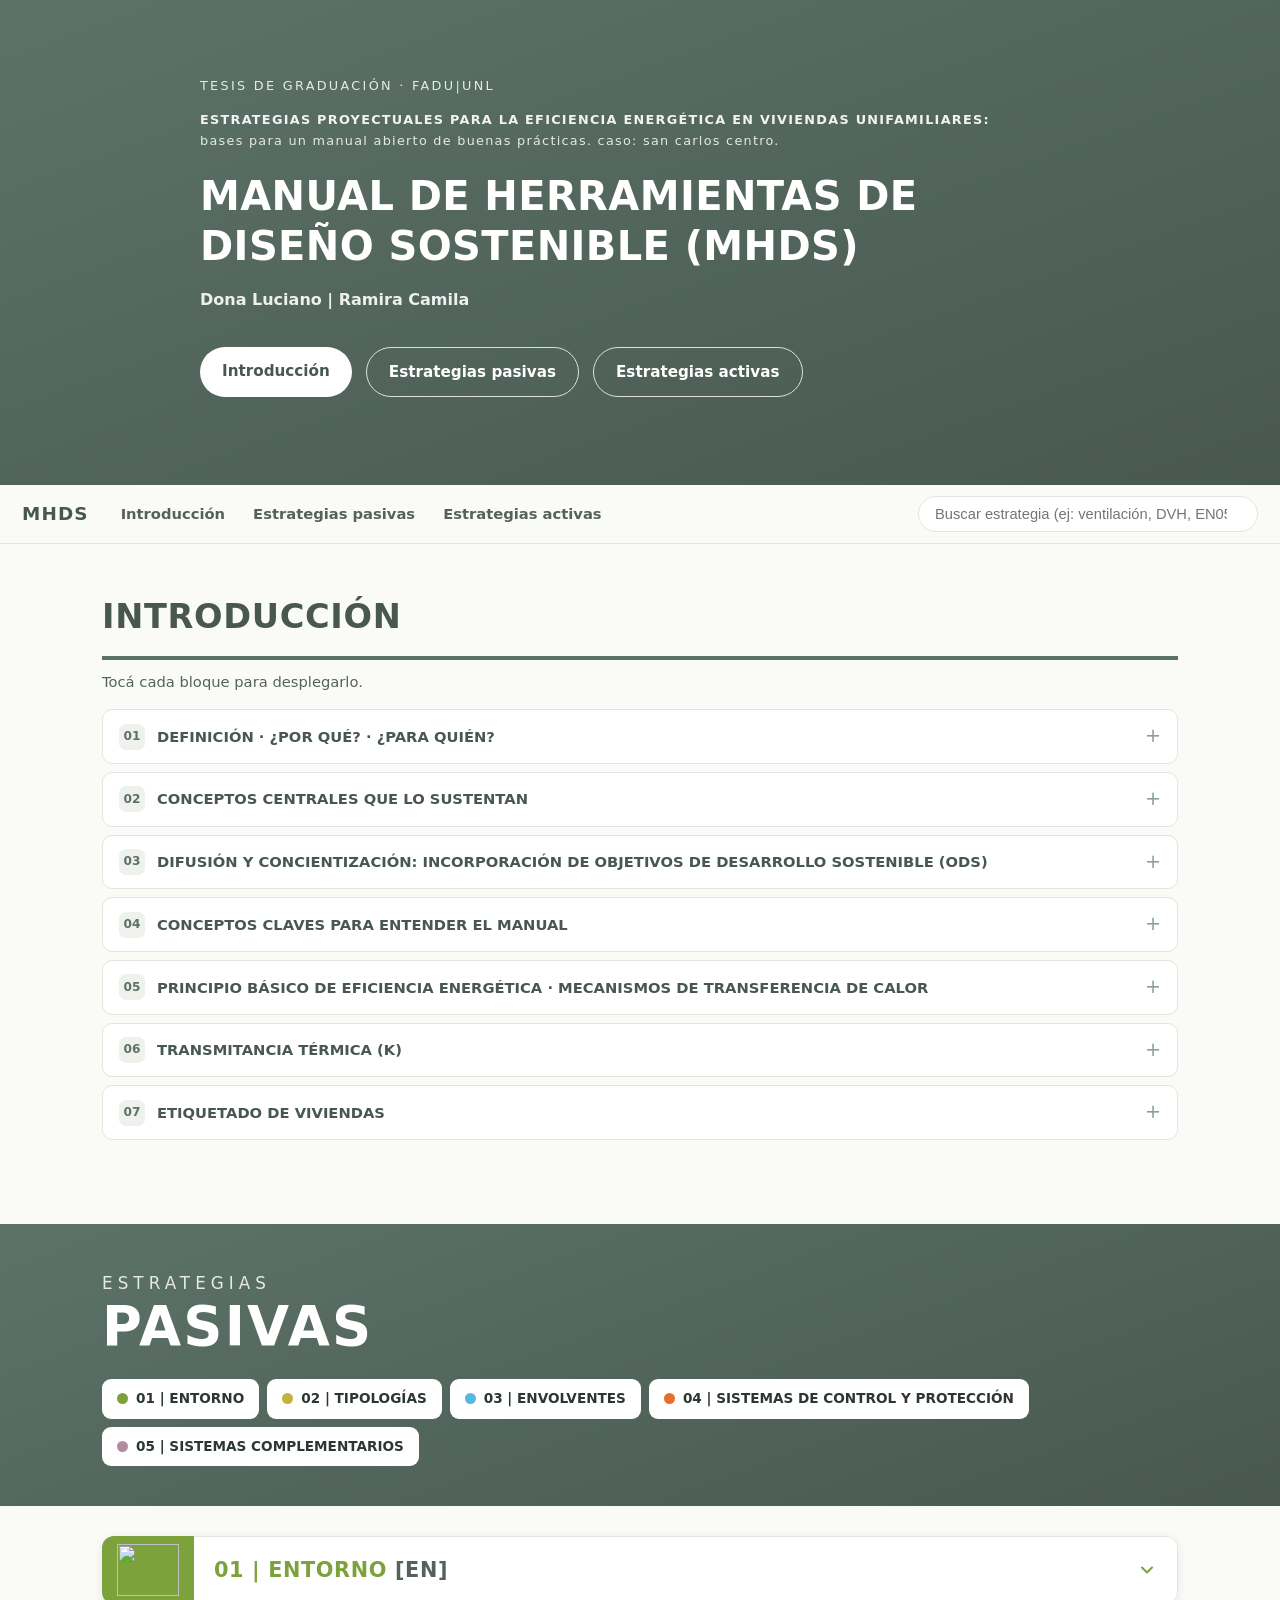
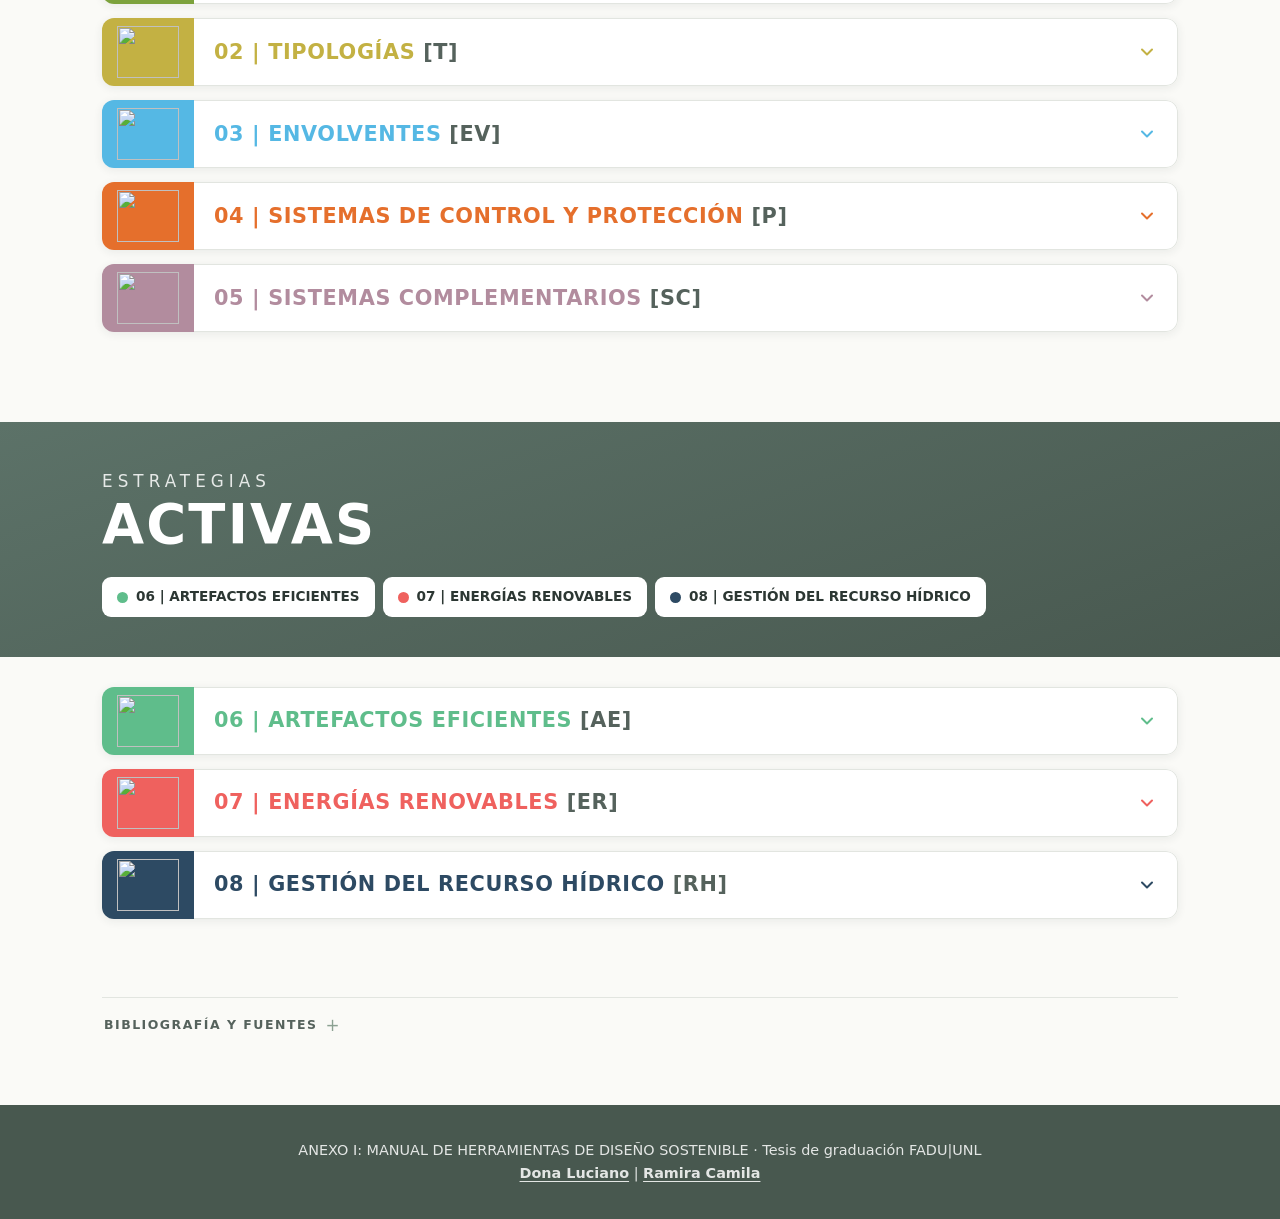
==== mhds/index.html @ f64e24f0 "Título: "Manual de herramientas de diseño sostenible" Corrige el título principal, el pie de página " ====
<!DOCTYPE html>
<html lang="es">
<head>
<meta charset="UTF-8">
<meta name="viewport" content="width=device-width, initial-scale=1.0">
<title>MHDS — Manual de Herramientas de Diseño Sostenible</title>
<meta name="description" content="Estrategias proyectuales para la eficiencia energética en viviendas unifamiliares. Anexo I: Manual de herramientas de diseño sostenible. Tesis de graduación FADU|UNL — Dona Luciano | Ramira Camila.">
<link rel="icon" href="data:image/svg+xml,<svg xmlns='http://www.w3.org/2000/svg' viewBox='0 0 100 100'><rect width='100' height='100' rx='18' fill='%235c7268'/><path d='M50 22 L80 47 L80 82 L20 82 L20 47 Z' fill='none' stroke='white' stroke-width='6' stroke-linejoin='round'/></svg>">
<link rel="stylesheet" href="styles.css">
</head>
<body>

<!-- ============ PORTADA ============ -->
<header class="hero" id="inicio">
  <div class="hero-inner">
    <p class="hero-kicker">Tesis de graduación · FADU|UNL</p>
    <p class="hero-thesis">ESTRATEGIAS PROYECTUALES PARA LA EFICIENCIA ENERGÉTICA EN VIVIENDAS UNIFAMILIARES:</p>
    <p class="hero-thesis hero-thesis-sub">bases para un manual abierto de buenas prácticas. caso: san carlos centro.</p>
    <h1>MANUAL DE HERRAMIENTAS DE DISEÑO SOSTENIBLE (MHDS)</h1>
    <p class="hero-authors">Dona Luciano&nbsp;|&nbsp;Ramira Camila</p>
    <div class="hero-actions">
      <a href="#introduccion" class="btn btn-light">Introducción</a>
      <a href="#pasivas" class="btn btn-outline">Estrategias pasivas</a>
      <a href="#activas" class="btn btn-outline">Estrategias activas</a>
    </div>
  </div>
</header>

<!-- ============ NAV ============ -->
<nav class="topnav" id="topnav">
  <a href="#inicio" class="nav-brand">MHDS</a>
  <div class="nav-links">
    <a href="#introduccion">Introducción</a>
    <div class="nav-item">
      <a href="#pasivas">Estrategias pasivas</a>
      <div class="nav-menu" data-type="pasiva"></div>
    </div>
    <div class="nav-item">
      <a href="#activas">Estrategias activas</a>
      <div class="nav-menu" data-type="activa"></div>
    </div>
  </div>
  <input type="search" id="searchbox" placeholder="Buscar estrategia (ej: ventilación, DVH, EN05…)" aria-label="Buscar estrategia">
</nav>

<main>

<!-- ============ INTRODUCCIÓN ============ -->
<section class="section" id="introduccion">
  <h2 class="section-title">INTRODUCCIÓN</h2>
  <p class="section-hint">Tocá cada bloque para desplegarlo.</p>

  <details class="intro-block">
    <summary><span class="intro-num">01</span> DEFINICIÓN · ¿POR QUÉ? · ¿PARA QUIÉN?</summary>
    <div class="intro-body">
      <h3>DEFINICIÓN</h3>
      <p>El <b>Manual de herramientas de diseño sostenible (MHDS)</b> es un conjunto ordenado de <b>herramientas proyectuales combinables</b> que permiten configurar viviendas unifamiliares accesibles, eficientes y evolutivas en un contexto situado.</p>
      <p>No se busca establecer un estándar único, sino ofrecer un conjunto de herramientas que acompañen la toma de decisiones proyectuales desde el inicio del proyecto, con una perspectiva situada, crítica y técnicamente fundamentada.</p>
      <h3>¿POR QUÉ?</h3>
      <h4>Problema que aborda:</h4>
      <p>Surge como una herramienta destinada a abordar el elevado consumo energético en las viviendas para el acondicionamiento, junto con las consecuencias que esto genera en términos de <b>disconfort, sobrecostos y uso ineficiente de la energía</b>.</p>
      <h3>¿PARA QUIÉN?</h3>
      <h4>Destinatarios:</h4>
      <p>Es una herramienta compartida, que puede utilizarse en las primeras instancias del proyecto para ilustrar, explicar y visibilizar los beneficios de una vivienda energéticamente eficiente, por lo que está dirigido a un doble público: <b>profesionales de la arquitectura y la construcción y clientes/usuarios</b> para que puedan comprender y participar de manera más informada en el proceso de diseño y obra.</p>
    </div>
  </details>

  <details class="intro-block">
    <summary><span class="intro-num">02</span> CONCEPTOS CENTRALES QUE LO SUSTENTAN</summary>
    <div class="intro-body">
      <p>Para orientar la lectura, el manual introduce conceptos rectores que funcionan como ejes estructurantes de las herramientas proyectuales.</p>
      <p>Estos principios de <b>flexibilidad, habitabilidad y eficiencia energética,</b> se articulan bajo el paradigma de la sostenibilidad, integrándose de manera recíproca con el contexto local y el programa de usos.</p>
      <p>Desde esta perspectiva, el manual propone una arquitectura sensible a las condiciones del lugar y a la vida cotidiana de sus habitantes.</p>
      <div class="concept-grid">
        <div class="concept-card"><img src="assets/intro/conceptos-1.png" alt="" loading="lazy"><h4>Flexibilidad:</h4><p>capacidad del espacio para adaptarse a cambios de uso y condiciones climáticas sin grandes intervenciones.</p></div>
        <div class="concept-card"><img src="assets/intro/conceptos-2.png" alt="" loading="lazy"><h4>Habitabilidad:</h4><p>calidad del ambiente construido en relación con el confort, ventilación, asoleamiento, privacidad y la relación con los espacios exteriores.</p></div>
        <div class="concept-card"><img src="assets/intro/conceptos-3.png" alt="" loading="lazy"><h4>Eficiencia energética:</h4><p>optimización de recursos para reducir el consumo sin detrimento de la calidad ambiental.</p></div>
      </div>
    </div>
  </details>

  <details class="intro-block">
    <summary><span class="intro-num">03</span> DIFUSIÓN Y CONCIENTIZACIÓN: INCORPORACIÓN DE OBJETIVOS DE DESARROLLO SOSTENIBLE (ODS)</summary>
    <div class="intro-body">
      <div class="ods-badges" aria-hidden="true">
        <img src="assets/intro/ods-1.png" alt="ODS 7" loading="lazy">
        <img src="assets/intro/ods-2.png" alt="ODS 9" loading="lazy">
        <img src="assets/intro/ods-3.png" alt="ODS 10" loading="lazy">
        <img src="assets/intro/ods-4.png" alt="ODS 11" loading="lazy">
        <img src="assets/intro/ods-5.png" alt="ODS 12" loading="lazy">
      </div>
      <p>Resulta fundamental fomentar la concientización para que tanto profesionales como usuarios reconozcan el impacto de las decisiones proyectuales en el confort, el consumo y la calidad de vida. En este marco, la difusión de buenas prácticas actúa como un motor para alcanzar una <b>educación de calidad (ODS 4),</b> permitiendo que el conocimiento técnico se transforme en una herramienta de empoderamiento social a través del acceso a información clara, actualizada y aplicable.</p>
      <p>La libre circulación de saberes contribuye directamente a <b>reducir las desigualdades (ODS 10)</b> en el acceso a criterios de diseño sostenible, favoreciendo la toma de decisiones informadas y fortaleciendo una cultura proyectual responsable. Este enfoque democratizador es esencial para garantizar el acceso a una <b>energía asequible y no contaminante (ODS 7)</b>, ya que la eficiencia energética en la vivienda comienza con una comprensión profunda de las estrategias pasivas y el desempeño del hábitat.</p>
      <p>Asimismo, la difusión sostenida impulsa transformaciones colectivas que impactan en la <b>industria, innovación e infraestructura (ODS 9)</b>, instalando nuevos estándares de calidad y promoviendo el desarrollo de tecnologías locales eficientes. Al incentivar la demanda de soluciones que respeten la <b>producción y el consumo responsables (ODS 12)</b>, se potencia la capacidad de los proyectos para generar bienestar sin comprometer los recursos futuros. En última instancia, comunicar y visibilizar estas experiencias no solo transmite información técnica, sino que construye comunidad y sienta las bases de <b>ciudades y comunidades sostenibles (ODS 11)</b>, promoviendo un cambio cultural duradero y resiliente.</p>
    </div>
  </details>

  <details class="intro-block">
    <summary><span class="intro-num">04</span> CONCEPTOS CLAVES PARA ENTENDER EL MANUAL</summary>
    <div class="intro-body">
      <h3>Estrategias de acondicionamiento</h3>
      <div class="pa-grid">
        <div class="pa-card pa-pasiva">
          <img src="assets/intro/pasiva-activa-1.png" alt="Estrategias pasivas" loading="lazy">
          <div><h4>PASIVAS:</h4>
          <p>Refiere a aquellas que buscan obtener condiciones de confort adecuadas <b>sin la incorporación de equipos que requieran el aporte de energía exterior para su funcionamiento, que es autónomo.</b> Este tipo de estrategias de diseño son el pilar fundamental de la arquitectura bioclimática. (Bardou y Arzoumanian, 1981)<button type="button" class="ref" data-ref="bardou" aria-label="Ver referencia">*</button></p></div>
        </div>
        <div class="pa-card pa-activa">
          <img src="assets/intro/pasiva-activa-2.png" alt="Estrategias activas" loading="lazy">
          <div><h4>ACTIVAS:</h4>
          <p>Incorporan dispositivos electro–mecánicos para optimizar el acondicionamiento y optimizar el rendimiento de los sistemas pasivos. Estas estrategias, <b>implican mayor desarrollo tecnológico y mayores costos de inversión y funcionamiento,</b> elegir el sistema más eficiente resultará en un menor costo energético.<button type="button" class="ref" data-ref="czajkowski" aria-label="Ver referencia">*</button></p></div>
        </div>
      </div>
    </div>
  </details>

  <details class="intro-block">
    <summary><span class="intro-num">05</span> PRINCIPIO BÁSICO DE EFICIENCIA ENERGÉTICA · MECANISMOS DE TRANSFERENCIA DE CALOR</summary>
    <div class="intro-body">
      <h3>PRINCIPIO BÁSICO DE EFICIENCIA ENERGÉTICA EN LA VIVIENDA</h3>
      <div class="balde">
        <img src="assets/intro/balde-1.png" alt="Balde con agujeros perdiendo agua" loading="lazy">
        <p>La vivienda es como un balde de agua. Para que el balde cumpla su función, debe estar en buen estado: si presenta agujeros, el agua inevitablemente se pierde. Por más que abramos la canilla para rellenarlo, vamos a estar desperdiciando agua y nunca lograremos llenarlo si los agujeros son demasiado grandes. En esta comparación, la vivienda representa el balde, las pérdidas térmicas equivalen a los agujeros, y la energía aportada (por fuentes renovables o sistemas activos) es el agua que fluye desde la canilla.</p>
        <img src="assets/intro/balde-2.png" alt="Balde sano llenándose" loading="lazy">
      </div>
      <p>En esta metáfora, lo que queremos decir es que <b>no alcanza con incorporar energías renovables si la envolvente edilicia no está bien resuelta.</b></p>
      <p>Antes de “abrir la canilla”, es indispensable “tapar los agujeros”: mejorar la orientación, la ventilación, el aislamiento y los materiales, reduciendo al máximo la demanda energética. Solo una vez optimizada la eficiencia pasiva, resulta pertinente evaluar estrategias activas o sistemas complementarios.</p>
      <h3>MECANISMOS DE TRANSFERENCIA DE CALOR EN LA VIVIENDA</h3>
      <img class="intro-figure" src="assets/intro/transferencia.jpg" alt="Mecanismos de transferencia de calor en la vivienda: conducción a través de los materiales, convección a través de fluidos aire y agua, radiación a través de ondas elctromagnéticas" loading="lazy">
    </div>
  </details>

  <details class="intro-block" id="intro-k">
    <summary><span class="intro-num">06</span> TRANSMITANCIA TÉRMICA (K)</summary>
    <div class="intro-body">
      <p>Se define transmitancia térmica “K” (en W/m²K) como la cantidad de energía calórica medida en Watts, que transmite en estado de régimen un muro o techo por metro cuadrado y por grado Kelvin de diferencia de temperatura entre el interior y el exterior.<button type="button" class="ref" data-ref="iram11601" aria-label="Ver referencia">*</button></p>
      <p>Los <b>valores máximos</b> de transmitancia establecidos en la Norma IRAM 11.605 se presentan en la siguiente tabla simplificada<button type="button" class="ref" data-ref="puig" aria-label="Ver referencia">*</button> introducen exigencias relativas a la protección que debe ser lograda a fin de garantizar ciertas condiciones ambientales de confort, así como también evitar la aparición de fenómenos de condensación de vapor de agua sobre las superficies interiores de la envolvente en todo el recinto habitable.</p>
      <div class="table-wrap">
        <table class="k-table">
          <thead><tr><th>Nivel</th><th>CONDICIÓN INVIERNO<br>MURO</th><th>CONDICIÓN VERANO<br>CUBIERTA</th></tr></thead>
          <tbody>
            <tr class="lvl-a"><td>A</td><td>0,33 W/m²K</td><td>0,18 W/m²K</td></tr>
            <tr class="lvl-b1"><td>B1</td><td>0,62 W/m²K</td><td>0,31 W/m²K</td></tr>
            <tr class="lvl-b"><td>B</td><td>0,91 W/m²K</td><td>0,45 W/m²K</td></tr>
            <tr class="lvl-c"><td>C</td><td>1,59 W/m²K</td><td>0,72 W/m²K</td></tr>
          </tbody>
        </table>
      </div>
      <p class="caption">Tabla 1: Niveles de transmitancia térmica admitidos para la región centro de Santa Fe.<br><span class="caption-source">Fuente: Norma IRAM 11.605.</span></p>
    </div>
  </details>

  <details class="intro-block">
    <summary><span class="intro-num">07</span> ETIQUETADO DE VIVIENDAS</summary>
    <div class="intro-body">
      <p>En Argentina, existe el <b>Programa Nacional de Etiquetado de Viviendas (PRONEV)</b><button type="button" class="ref" data-ref="resolucion-pronev" aria-label="Ver referencia">*</button>, un sistema que propone una escala comparativa —similar al que tienen los electrodomésticos— del desempeño energético de las viviendas.</p>
      <p>La norma IRAM 11.900 define el método de cálculo, y la Ley 13903/19 de la Provincia de Santa Fe “Etiquetado de Eficiencia Energética de inmuebles destinados a vivienda” promueve e impulsa la adhesión de cada municipio a la ley de etiquetado.</p>
      <p>El PRONEV tiene por objeto implementar un sistema unificado de etiquetado de eficiencia energética residencial para todo el territorio nacional, permitiendo clasificar las viviendas según su grado de optimización en el requerimiento global de energía primaria. Dicha certificación se materializa en un documento que indica la calificación del inmueble mediante una escala alfabética que va desde la “A” (máximo rendimiento) hasta la “G” (mínimo desempeño), vinculada directamente a los rangos establecidos por el Índice de Prestaciones Energéticas (IPE).</p>
      <img class="intro-figure etiqueta-img" src="assets/intro/etiqueta.jpg" alt="Escala de etiquetado energético del IPE: de A (más eficiente, 25) a G (menos eficiente, más de 266)" loading="lazy">
      <div class="tipbox"><span class="tip-icon" aria-hidden="true">💡</span><p>La localidad vecina de San Carlos Sud fue pionera en adhesión a la Ley de Etiquetado en la provincia de Santa Fe.</p></div>
    </div>
  </details>
</section>

<!-- ============ ESTRATEGIAS ============ -->
<div id="results-note" class="section results-note" hidden></div>
<div id="strategy-root"></div>

<!-- ============ BIBLIOGRAFÍA Y FUENTES: desplegable discreto al final (se arma desde REFS en data.js) ============ -->
<div class="section biblio">
  <details class="biblio-fold" id="bibliografia">
    <summary>Bibliografía y fuentes</summary>
    <div class="biblio-body" id="biblio-body"></div>
  </details>
</div>

</main>

<footer class="footer">
  <p>ANEXO I: MANUAL DE HERRAMIENTAS DE DISEÑO SOSTENIBLE · Tesis de graduación FADU|UNL</p>
  <p><a href="https://lucho-dona-arquitecto.vercel.app/" target="_blank" rel="noopener">Dona Luciano</a> | <a href="https://www.instagram.com/crramira.arq/" target="_blank" rel="noopener">Ramira Camila</a></p>
</footer>

<!-- ============ Ventana flotante: tabla de K admisible (se clona del punto 06) ============ -->
<div class="kmodal" id="k-modal" hidden>
  <div class="kmodal-box" role="dialog" aria-modal="true" aria-labelledby="k-modal-title">
    <button class="kmodal-close" id="k-modal-close" aria-label="Cerrar">✕</button>
    <p class="kmodal-title" id="k-modal-title">Transmitancia térmica (K) admisible</p>
    <p class="kmodal-lead">Valores máximos de K que puede tener la envolvente para alcanzar cada nivel de confort, según la <b>Norma IRAM 11.605</b>. Un sistema cumple un nivel cuando su K es <b>menor o igual</b> al de la fila.</p>
    <div id="k-modal-body"></div>
    <a class="kmodal-link" href="#intro-k">Ver el punto 06 de la Introducción ›</a>
  </div>
</div>

<!-- ============ Ventana flotante: ficha ampliada de una estrategia (se llena desde app.js) ============ -->
<div class="fmodal" id="f-modal" hidden>
  <div class="fmodal-box" role="dialog" aria-modal="true" aria-labelledby="f-modal-title">
    <button class="kmodal-close fmodal-close" id="f-modal-close" aria-label="Cerrar">✕</button>
    <div id="f-modal-body"></div>
    <div class="fmodal-nav">
      <button type="button" class="fmodal-step" data-step="-1" aria-label="Estrategia anterior">‹ <span></span></button>
      <button type="button" class="fmodal-step" data-step="1" aria-label="Estrategia siguiente"><span></span> ›</button>
    </div>
  </div>
</div>

<script src="data.js"></script>
<script src="app.js"></script>
</body>
</html>
---- mhds/styles.css ----
/* MHDS — Manual de Herramientas de Diseño Sostenible */
* { margin: 0; padding: 0; box-sizing: border-box; }

:root {
  --sage: #5c7268;
  --sage-dark: #48584f;
  --sage-light: #8ba192;
  --paper: #fafaf7;
  --ink: #2c3733;
  --ink-soft: #55625c;
  --line: #e2e5e0;
  --radius: 14px;
  --shadow: 0 2px 10px rgba(44,55,51,.08);
  --shadow-lg: 0 12px 40px rgba(44,55,51,.22);
}

html { scroll-behavior: smooth; }

body {
  font-family: "Segoe UI", system-ui, -apple-system, Roboto, sans-serif;
  background: var(--paper);
  color: var(--ink);
  line-height: 1.6;
}
img { max-width: 100%; }

/* ---------- Hero ---------- */
.hero {
  background: linear-gradient(160deg, var(--sage) 0%, var(--sage-dark) 100%);
  color: #fff;
  padding: 76px 24px 88px;
}
.hero-inner { max-width: 880px; margin: 0 auto; }
.hero-kicker { text-transform: uppercase; letter-spacing: .18em; font-size: .8rem; opacity: .85; margin-bottom: 14px; }
.hero-thesis {
  font-size: .8rem; letter-spacing: .1em; line-height: 1.6;
  text-transform: uppercase; font-weight: 600; opacity: .92;
}
.hero-thesis-sub { text-transform: lowercase; font-weight: 400; opacity: .85; }
.hero h1 { font-size: clamp(1.5rem, 3.4vw, 2.5rem); line-height: 1.25; font-weight: 800; letter-spacing: .01em; margin-top: 20px; }
.hero-authors { margin-top: 16px; font-weight: 600; opacity: .9; }
.hero-actions { margin-top: 34px; display: flex; gap: 14px; flex-wrap: wrap; }
.btn {
  display: inline-block; padding: 12px 22px; border-radius: 999px;
  text-decoration: none; font-weight: 600; font-size: .95rem; transition: transform .15s ease, box-shadow .15s ease;
}
.btn:hover { transform: translateY(-2px); box-shadow: 0 6px 18px rgba(0,0,0,.25); }
.btn-light { background: #fff; color: var(--sage-dark); }
.btn-outline { border: 1.5px solid rgba(255,255,255,.8); color: #fff; }

/* ---------- Nav ---------- */
.topnav {
  position: sticky; top: 0; z-index: 50;
  display: flex; align-items: center; gap: 20px;
  background: rgba(250,250,247,.92); backdrop-filter: blur(10px);
  border-bottom: 1px solid var(--line);
  padding: 10px 22px;
}
.nav-brand { font-weight: 800; font-size: 1.15rem; color: var(--sage-dark); text-decoration: none; letter-spacing: .06em; }
.nav-links { display: flex; gap: 4px; align-items: center; }
.nav-links > a, .nav-item > a {
  display: block; color: var(--ink-soft); text-decoration: none; font-weight: 600; font-size: .92rem;
  padding: 7px 12px; border-radius: 8px; white-space: nowrap;
}
.nav-links > a:hover, .nav-item > a:hover { background: var(--line); color: var(--ink); }
#searchbox {
  margin-left: auto; width: min(340px, 42vw);
  padding: 9px 16px; border: 1.5px solid var(--line); border-radius: 999px;
  font-size: .92rem; background: #fff; color: var(--ink); outline: none;
}
#searchbox:focus { border-color: var(--sage-light); }

/* Menú desplegable (hover) */
.nav-item { position: relative; }
.nav-menu {
  display: none; position: absolute; top: 100%; left: 0;
  background: #fff; border: 1px solid var(--line); border-radius: 12px;
  box-shadow: var(--shadow-lg); padding: 6px; min-width: 280px; z-index: 60;
}
.nav-item:hover > .nav-menu, .nav-item:focus-within > .nav-menu { display: block; }
.nav-cat { position: relative; }
.nav-cat > a {
  display: flex; align-items: center; gap: 10px;
  padding: 9px 12px; border-radius: 8px; text-decoration: none;
  color: var(--ink); font-size: .88rem; font-weight: 600;
}
.nav-cat > a:hover { background: #f0f3ee; }
.nav-cat .dot { width: 10px; height: 10px; border-radius: 50%; background: var(--c, #999); flex-shrink: 0; }
.nav-cat-name { flex: 1; }
.nav-caret { color: var(--sage-light); font-weight: 700; }
.nav-sub {
  display: none; position: absolute; left: 100%; top: -7px;
  background: #fff; border: 1px solid var(--line); border-radius: 12px;
  box-shadow: var(--shadow-lg); padding: 6px; min-width: 320px; max-width: 380px;
  max-height: 70vh; overflow-y: auto; z-index: 61;
}
.nav-cat:hover > .nav-sub, .nav-cat:focus-within > .nav-sub { display: block; }
.nav-sub a {
  display: block; padding: 7px 10px; border-radius: 6px; text-decoration: none;
  color: var(--ink-soft); font-size: .82rem; line-height: 1.4;
}
.nav-sub a:hover { background: #f0f3ee; color: var(--ink); }
.nav-sub a b { color: var(--c, var(--sage)); letter-spacing: .05em; margin-right: 4px; }

/* ---------- Secciones ---------- */
.section { max-width: 1120px; margin: 0 auto; padding: 64px 22px 30px; }
.section-title {
  font-size: clamp(1.5rem, 3vw, 2.1rem); font-weight: 800; color: var(--sage-dark);
  padding-bottom: 12px; border-bottom: 4px solid var(--sage); margin-bottom: 10px; letter-spacing: .02em;
}
.section-hint { color: var(--ink-soft); font-size: .92rem; margin-bottom: 26px; }
.results-note { padding-top: 40px; padding-bottom: 0; font-size: .95rem; color: var(--ink-soft); font-weight: 600; }

/* ---------- Bloques de introducción (compactos) ---------- */
#introduccion.section { padding-top: 46px; }
#introduccion .section-hint { margin-bottom: 16px; }
.intro-block {
  background: #fff; border: 1px solid var(--line); border-radius: 10px;
  margin-bottom: 8px; overflow: hidden;
}
.intro-block summary {
  cursor: pointer; list-style: none; display: flex; align-items: center; gap: 12px;
  padding: 11px 16px; font-weight: 600; font-size: .92rem; color: var(--sage-dark);
  user-select: none;
}
.intro-block summary::-webkit-details-marker { display: none; }
.intro-block summary::after { content: '+'; margin-left: auto; font-size: 1.2rem; font-weight: 400; color: var(--sage-light); transition: transform .2s; }
.intro-block[open] summary::after { transform: rotate(45deg); }
.intro-block summary:hover { background: #f4f6f3; }
.intro-num {
  flex-shrink: 0; width: 26px; height: 26px; border-radius: 7px;
  background: #eef1ec; color: var(--sage); display: grid; place-items: center;
  font-size: .76rem; font-weight: 700;
}
.intro-body { padding: 2px 20px 20px; font-size: .95rem; }
.intro-body p { margin-bottom: 12px; }
.intro-body h3 { color: var(--sage-dark); font-size: 1.05rem; margin: 16px 0 8px; letter-spacing: .02em; }
.intro-body h4 { color: var(--sage-dark); font-style: italic; margin: 12px 0 5px; }
.intro-figure {
  display: block; margin: 16px auto 6px; max-height: 380px; object-fit: contain;
  background: #fff;
}
.etiqueta-img { max-height: 330px; }

.concept-grid, .pa-grid { display: grid; gap: 12px; margin: 14px 0; }
.concept-grid { grid-template-columns: repeat(auto-fit, minmax(240px, 1fr)); }
.concept-card { background: #f4f6f3; border-radius: 12px; padding: 16px; border-left: 5px solid var(--sage); }
.concept-card img { height: 76px; display: block; margin: 0 auto 10px; object-fit: contain; mix-blend-mode: multiply; }
.concept-card h4 { margin: 0 0 6px; }
.concept-card p { margin: 0; font-size: .93rem; }

.pa-grid { grid-template-columns: repeat(auto-fit, minmax(290px, 1fr)); }
.pa-card { border-radius: 12px; padding: 18px; }
.pa-card img { height: 100px; display: block; margin: 0 auto 12px; object-fit: contain; mix-blend-mode: multiply; }
.pa-card h4 { font-style: normal; font-size: 1.1rem; margin: 0 0 8px; letter-spacing: .05em; }
.pa-card p { margin: 0; font-size: .94rem; }
.pa-pasiva { background: #eef3e4; border-left: 5px solid #7ca23c; }
.pa-pasiva h4 { color: #5a7a24; }
.pa-activa { background: #fdeee4; border-left: 5px solid #e56f2c; }
.pa-activa h4 { color: #c2571a; }

.balde {
  display: flex; gap: 20px; align-items: center; background: #f0f5f8;
  border-radius: 12px; padding: 18px; margin: 12px 0;
}
.balde img { height: 140px; flex-shrink: 0; object-fit: contain; mix-blend-mode: multiply; }
.balde p { margin: 0; font-size: .95rem; }

.ods-badges { display: flex; gap: 22px; margin: 10px 0 18px; flex-wrap: wrap; align-items: center; justify-content: center; }
.ods-badges img { height: 62px; object-fit: contain; mix-blend-mode: multiply; }

/* ---------- Tablas ---------- */
.table-wrap { overflow-x: auto; margin: 16px 0 6px; }
table { border-collapse: collapse; width: 100%; font-size: .93rem; background: #fff; }
.k-table th, .k-table td { padding: 10px 16px; text-align: center; border-bottom: 1px solid var(--line); }
.k-table thead th { background: #eef1ec; color: var(--sage-dark); font-size: .84rem; }
.k-table td:first-child { font-weight: 800; }
.k-table tr.lvl-a  { background: #ecf6ef; }
.k-table tr.lvl-b1 { background: #f5f8e7; }
.k-table tr.lvl-b  { background: #fdf6e2; }
.k-table tr.lvl-c  { background: #fceceb; }
.k-table tr.lvl-a  td:first-child { background: #1e8f4e; color: #fff; }
.k-table tr.lvl-b1 td:first-child { background: #a2c827; color: #3c470e; }
.k-table tr.lvl-b  td:first-child { background: #f5c31d; color: #5c4404; }
.k-table tr.lvl-c  td:first-child { background: #e6564e; color: #fff; }
.caption { font-size: .82rem; font-style: italic; color: var(--ink-soft); margin-top: 6px; }

/* ---------- Tips ---------- */
.tipbox {
  display: flex; gap: 14px; align-items: flex-start;
  border: 1.5px solid var(--c, var(--sage-light)); border-radius: 12px;
  padding: 14px 18px; margin: 16px 0; background: #fff;
}
.tip-icon { font-size: 1.4rem; line-height: 1.2; }
.tipbox p { margin: 0; font-size: .95rem; }
.tipbox b { color: var(--c, var(--sage-dark)); }

/* ---------- Banner de tipo (PASIVAS / ACTIVAS) ---------- */
.type-section { margin-top: 46px; }
.type-banner {
  background: linear-gradient(160deg, var(--sage) 0%, var(--sage-dark) 100%);
  color: #fff; padding: 46px 22px 40px;
}
.type-banner-inner { max-width: 1076px; margin: 0 auto; }
.type-banner-pre { font-size: 1.05rem; font-weight: 300; letter-spacing: .3em; opacity: .85; }
.type-banner h2 { font-size: clamp(2.2rem, 5vw, 3.4rem); font-weight: 800; letter-spacing: .04em; line-height: 1.1; }
.type-body { padding-top: 30px; }

/* Chips de categorías, dentro de la franja */
.type-banner .cat-nav { display: flex; flex-wrap: wrap; gap: 8px; margin-top: 22px; }
.chip {
  border: 1px solid transparent; background: #fff; color: var(--ink);
  border-radius: 9px; padding: 8px 14px; font-size: .85rem; font-weight: 600;
  cursor: pointer; font-family: inherit; text-decoration: none;
  display: inline-flex; align-items: center; gap: 8px; transition: all .15s ease;
}
.chip-cat .dot { width: 11px; height: 11px; border-radius: 50%; background: var(--c, #999); flex-shrink: 0; }
.chip-cat:hover { transform: translateY(-2px); box-shadow: 0 6px 16px rgba(0,0,0,.25); }

/* ---------- Secciones de categoría (desplegables) ---------- */
.cat-section { margin-bottom: 14px; scroll-margin-top: 70px; }
.cat-header {
  cursor: pointer; list-style: none; user-select: none;
  display: flex; align-items: stretch; gap: 0;
  border-radius: 12px; overflow: hidden; box-shadow: var(--shadow);
}
.cat-header::-webkit-details-marker { display: none; }
.cat-icon {
  background: var(--c); width: 92px; min-height: 68px; flex-shrink: 0;
  display: grid; place-items: center;
}
.cat-icon img { width: 62px; height: 52px; object-fit: contain; }
.cat-header-text {
  flex: 1; background: #fff; border: 1px solid var(--line); border-left: none;
  border-radius: 0 12px 12px 0; display: flex; align-items: center; gap: 14px; padding: 10px 20px;
}
.cat-header:hover .cat-header-text { background: #f7f9f6; }
.cat-num { font-size: clamp(1rem, 2.2vw, 1.3rem); font-weight: 800; color: var(--c); letter-spacing: .03em; }
.cat-tag { color: var(--ink-soft); font-weight: 600; }
.cat-arrow { margin-left: auto; flex-shrink: 0; color: var(--c); transition: transform .2s ease; }
.cat-section[open] .cat-arrow { transform: rotate(180deg); }
.cat-content { padding: 4px 2px 26px; }

.cat-intro {
  background: #fff; border: 1px solid var(--line); border-radius: 12px;
  padding: 18px 22px; margin: 14px 0; font-size: .95rem;
}
.cat-intro p { margin-bottom: 10px; }
.cat-intro p:last-child { margin-bottom: 0; }
.group-title-inline { font-weight: 700; font-style: italic; color: var(--ink-soft); }
.veg-list { padding-left: 20px; margin: 4px 0 12px; }
.veg-list li { margin-bottom: 7px; }
.veg-list b { color: var(--c); }

.group-title { font-size: 1rem; font-weight: 700; font-style: italic; color: var(--ink-soft); margin: 22px 4px 12px; }

/* ---------- Subcategorías desplegables ---------- */
.group-section { margin: 12px 0; scroll-margin-top: 76px; }
.group-summary {
  cursor: pointer; list-style: none; user-select: none;
  display: flex; align-items: center; gap: 12px;
  background: #fff; border: 1px solid var(--line); border-left: 5px solid var(--c, var(--sage));
  border-radius: 10px; padding: 11px 16px;
  font-weight: 700; color: var(--ink);
  transition: background .15s ease;
}
.group-summary::-webkit-details-marker { display: none; }
.group-summary:hover { background: #f7f9f6; }
.group-name { font-size: .98rem; letter-spacing: .01em; }
.group-count {
  font-size: .7rem; font-weight: 700; letter-spacing: .04em;
  background: #f0f2ee; color: var(--ink-soft);
  padding: 2px 10px; border-radius: 999px; white-space: nowrap;
}
.group-arrow { margin-left: auto; flex-shrink: 0; color: var(--c, var(--sage)); transition: transform .2s ease; }
.group-section[open] > .group-summary .group-arrow { transform: rotate(180deg); }
.group-section[open] > .group-summary { border-radius: 10px 10px 0 0; background: #f7f9f6; }
.group-content { padding: 4px 6px 10px; }

/* Etiquetas de subcategoría dentro del menú del nav */
.nav-sub-group {
  display: block; font-size: .72rem; font-weight: 800; letter-spacing: .08em;
  text-transform: uppercase; color: var(--ink-soft) !important;
  background: #f4f6f3; padding: 6px 14px !important; margin-top: 2px;
}

/* ---------- Comparador de transmitancia (K) ---------- */
.cmp-section > .group-summary { border-left-color: var(--sage); background: #eef4f8; }
.cmp-intro { font-size: .93rem; margin: 14px 4px 16px; color: var(--ink); }
.cmp-tabs { display: flex; flex-wrap: wrap; gap: 8px; margin-bottom: 16px; }
.cmp-tab { border-color: var(--line); box-shadow: var(--shadow); }
.cmp-tab.is-on { background: var(--sage); color: #fff; border-color: var(--sage); }

.cmp-pair { display: grid; grid-template-columns: 1fr auto 1fr; gap: 12px; align-items: center; }
.cmp-card {
  background: #fff; border: 1px solid var(--line); border-radius: 12px;
  padding: 14px 16px; box-shadow: var(--shadow); min-width: 0;
}
.cmp-label { font-size: .7rem; font-weight: 800; letter-spacing: .1em; text-transform: uppercase; color: var(--ink-soft); }
.cmp-select {
  width: 100%; margin-top: 6px; padding: 9px 10px; font-family: inherit; font-size: .88rem;
  border: 1px solid var(--line); border-radius: 8px; background: var(--paper); color: var(--ink); cursor: pointer;
}
.cmp-select:focus { outline: 2px solid var(--sage-light); outline-offset: 1px; }
.cmp-card-body { display: flex; align-items: center; gap: 14px; margin-top: 12px; }
.cmp-card-data { min-width: 0; flex: 1; }
.cmp-thumb {
  width: 104px; height: 104px; flex-shrink: 0; object-fit: contain;
  background: #fff; border: 1px solid var(--line); border-radius: 10px; padding: 4px;
  mix-blend-mode: multiply;
}
.cmp-k { margin: 0 0 8px; font-size: .8rem; color: var(--ink-soft); font-weight: 600; }
.cmp-k span { font-size: 2rem; font-weight: 800; color: var(--sage-dark); letter-spacing: -.02em; margin-right: 4px; }
.cmp-meta { display: flex; flex-wrap: wrap; align-items: center; gap: 6px; font-size: .8rem; }
.cmp-meta a { color: var(--sage); font-weight: 700; text-decoration: none; }
.cmp-meta a:hover { text-decoration: underline; }
.cmp-swap {
  width: 40px; height: 40px; flex-shrink: 0; cursor: pointer; font-family: inherit; font-size: 1.1rem;
  border: 1px solid var(--line); border-radius: 50%; background: #fff; color: var(--sage-dark);
  transition: background .15s ease, transform .15s ease;
}
.cmp-swap:hover { background: var(--sage); color: #fff; transform: rotate(180deg); }

.cmp-verdict-box {
  background: #eef4f8; border: 1px solid #cfe3ee; border-radius: 12px;
  padding: 18px 22px; margin: 18px 0 8px;
}
.cmp-verdict { font-size: 1.05rem; line-height: 1.7; margin: 0; }
.cmp-ico {
  width: 30px; height: 30px; object-fit: contain; vertical-align: -9px;
  background: #fff; border: 1px solid #cfe3ee; border-radius: 7px; padding: 1px;
  margin-right: 4px; mix-blend-mode: multiply;
}
.cmp-ratio { color: #1c6f9c; font-size: 1.2em; }
.cmp-sub { font-size: .9rem; color: var(--ink-soft); margin: 10px 0 0; }

.cmp-rank-title { font-size: .74rem; letter-spacing: .08em; text-transform: uppercase; color: var(--ink-soft); font-weight: 800; margin: 24px 0 12px; }
.cmp-rank { position: relative; }
.cmp-row { display: grid; grid-template-columns: 30px 185px 1fr 58px; gap: 10px; align-items: center; padding: 5px 0; }
.cmp-row-ico { width: 30px; height: 30px; object-fit: contain; mix-blend-mode: multiply; opacity: .75; }
.cmp-row.is-sel .cmp-row-ico { opacity: 1; }
.cmp-row-label { font-size: .82rem; color: var(--ink-soft); overflow: hidden; text-overflow: ellipsis; white-space: nowrap; }
.cmp-row-label b { color: var(--ink); letter-spacing: .05em; margin-right: 4px; }
.cmp-bar-track { display: block; background: #eef1ec; border-radius: 5px; height: 17px; overflow: hidden; }
.cmp-bar { display: block; height: 100%; border-radius: 5px; background: var(--sage-light); transition: width .25s ease; }
.cmp-bar.iram-a { background: #1e8f4e; } .cmp-bar.iram-b { background: #f5a91d; }
.cmp-bar.iram-c { background: #a2c827; } .cmp-bar.iram-no { background: #e6564e; }
.cmp-row-k { font-size: .82rem; font-weight: 700; text-align: right; color: var(--ink); }
.cmp-row.is-sel .cmp-row-label { color: var(--ink); font-weight: 700; }
.cmp-row.is-sel .cmp-bar-track { outline: 2px solid var(--sage-dark); outline-offset: 2px; border-radius: 5px; }
.cmp-limits { position: absolute; top: 22px; bottom: 4px; left: 235px; right: 68px; pointer-events: none; }
.cmp-limit { position: absolute; top: 0; bottom: 0; }
.cmp-limit i { position: absolute; top: 0; bottom: 0; width: 0; border-left: 1px dashed #7b8a83; }
.cmp-limit b { position: absolute; top: -18px; transform: translateX(-50%); font-size: .64rem; font-weight: 800; color: #6b7a73; letter-spacing: .06em; }
/* Botón de info del encabezado */
.info-btn {
  width: 23px; height: 23px; flex-shrink: 0; margin-left: auto; cursor: pointer;
  border: 1.5px solid var(--sage); border-radius: 50%; background: #fff;
  color: var(--sage-dark); font-family: inherit; font-size: .82rem; font-weight: 800; line-height: 1;
  transition: background .15s ease, color .15s ease, transform .15s ease;
}
.info-btn:hover { background: var(--sage); color: #fff; transform: scale(1.12); }
.group-summary .info-btn + .group-arrow { margin-left: 10px; }

/* Ventana flotante con la tabla de K */
.kmodal {
  position: fixed; inset: 0; z-index: 200;
  background: rgba(30,38,34,.5); backdrop-filter: blur(3px);
  display: grid; place-items: center; padding: 24px;
  animation: km-fade .2s ease;
}
.kmodal[hidden] { display: none; }
.kmodal-box {
  position: relative; width: min(620px, 100%); max-height: 88vh; overflow-y: auto;
  background: #fff; border-radius: 18px; box-shadow: var(--shadow-lg);
  padding: 34px 32px 26px;
  animation: km-pop .24s ease;
}
@keyframes km-fade { from { opacity: 0; } }
@keyframes km-pop { from { transform: translateY(14px) scale(.97); opacity: 0; } }
.kmodal-title { font-size: 1.12rem; font-weight: 800; color: var(--sage-dark); letter-spacing: .02em; }
.kmodal-lead { font-size: .9rem; color: var(--ink-soft); margin-top: 8px; }
.kmodal-close {
  position: absolute; top: 12px; right: 12px; width: 34px; height: 34px;
  border: none; border-radius: 50%; background: #eef1ec; color: var(--ink);
  font-size: .95rem; font-family: inherit; cursor: pointer; transition: background .15s ease;
}
.kmodal-close:hover { background: var(--line); }
.kmodal-link { display: inline-block; margin-top: 12px; font-size: .85rem; font-weight: 700; color: var(--sage); text-decoration: none; }
.kmodal-link:hover { text-decoration: underline; }

/* Avisos generales al pie de una subcategoría */
.group-notes { margin-top: 18px; }

.cmp-legend { font-size: .78rem; font-style: italic; color: var(--ink-soft); margin-top: 14px; }

/* ---------- Fichas de estrategia (código · título | imagen | descripción) ---------- */
.st-grid { margin-bottom: 8px; }
.st-item {
  scroll-margin-top: 80px;
  display: grid; grid-template-columns: 170px 300px minmax(0, 1fr);
  gap: 10px 32px; align-items: center;
  padding: 22px 0; border-bottom: 3px solid var(--c, var(--sage));
}
.st-item.flash { animation: stflash 1.8s ease; }
@keyframes stflash {
  0%, 55% { background: #eef4e9; box-shadow: 0 0 0 8px #eef4e9; }
  100% { background: transparent; box-shadow: 0 0 0 8px transparent; }
}
.st-code { display: block; font-size: .85rem; font-weight: 800; color: var(--c); letter-spacing: .08em; margin-bottom: 6px; }
.st-title { font-size: 1.02rem; line-height: 1.3; font-weight: 800; }
.st-media { display: grid; place-items: center; }
.st-media img { max-height: 200px; object-fit: contain; }
.st-body { font-size: .92rem; min-width: 0; }
.st-text { color: var(--ink); line-height: 1.55; margin: 6px 0; }
.st-label { font-size: .74rem; letter-spacing: .08em; text-transform: uppercase; color: var(--ink-soft); font-weight: 700; margin: 8px 0 4px; }
.st-capas { padding-left: 18px; margin: 0 0 8px; }
.st-capas li { margin-bottom: 3px; }
.badges { display: flex; gap: 6px; flex-wrap: wrap; margin: 2px 0 8px; }
.iram-badge { font-size: .7rem; font-weight: 800; padding: 2px 9px; border-radius: 999px; color: #fff; }
.iram-no { background: #e6564e; }
.iram-a { background: #1e8f4e; } .iram-b { background: #f5a91d; } .iram-c { background: #a2c827; color: #47530f; }
.data-badge {
  font-size: .7rem; font-weight: 700; padding: 2px 9px; border-radius: 999px;
  background: #f0f2ee; color: var(--ink-soft);
}

/* ---------- Colores oscuros/claros + ventajas/desventajas ---------- */
.vd-grid { display: grid; grid-template-columns: repeat(auto-fit, minmax(260px, 1fr)); gap: 14px; margin: 10px 0; }
.vd-col { border-radius: 12px; padding: 16px 18px; }
.vd-col ul { padding-left: 18px; font-size: .88rem; }
.vd-col li { margin-bottom: 7px; }
.vd-col h5 { margin: 0 0 10px; font-size: .92rem; }
.vd-col h5 small { font-weight: 400; font-size: .8rem; }
.color-oscuros { background: #3d4540; color: #fff; }
.color-oscuros h5 { color: #fff; }
.color-claros { background: #f2f1ec; border: 1px solid var(--line); }
.vd-ventajas { background: #eef5e8; } .vd-ventajas h5 { color: #55803a; }
.vd-desventajas { background: #faeceb; } .vd-desventajas h5 { color: #b8453e; }

/* Ciclos (aerotermia, caldera) y tabla de artefactos */
.ciclo { background: #f4f6f3; border-radius: 12px; padding: 16px 20px; margin: 12px 0; font-size: .9rem; }
.ciclo p.ciclo-intro { font-weight: 700; margin-bottom: 10px; }
.ciclo ol { list-style: none; }
.ciclo li { margin-bottom: 9px; }
.ciclo li b { color: var(--c, var(--sage)); }
.ae-table th, .ae-table td { padding: 7px 12px; border-bottom: 1px solid var(--line); text-align: left; font-size: .85rem; }
.ae-table thead th { background: #eef1ec; }
.ae-table .tt-row td { font-weight: 800; }
.ae-table .grp td { background: #f4f6f3; font-weight: 800; letter-spacing: .06em; font-size: .78rem; }

/* ---------- Fichas con filas a todo el ancho (AE01, AE03, AE04) ---------- */
.st-row { grid-column: 1 / -1; min-width: 0; font-size: .92rem; }
.st-row .vd-grid { margin: 0; }
.st-row > .st-label:first-child { margin-top: 0; }

/* Funcionamiento: pasos numerados */
.ciclo .ciclo-pasos {
  display: grid; grid-template-columns: repeat(auto-fit, minmax(220px, 1fr)); gap: 12px;
}
.ciclo .ciclo-paso {
  margin: 0; display: flex; gap: 12px; align-items: flex-start;
  background: #fff; border-radius: 10px; padding: 12px 14px;
  border-top: 3px solid var(--c, var(--sage));
}
.ciclo-num {
  flex-shrink: 0; width: 28px; height: 28px; border-radius: 50%;
  background: var(--c, var(--sage)); color: #fff;
  display: grid; place-items: center; font-weight: 800; font-size: .85rem;
}
.ciclo-paso b { display: block; color: var(--ink); line-height: 1.35; }
.ciclo-paso p { margin: 4px 0 0; font-size: .86rem; line-height: 1.5; color: var(--ink-soft); }

/* AE01: consumo de agua tradicional vs eficiente */
.agua {
  background: #fff; border: 1px solid var(--line); border-radius: 14px;
  padding: 18px 20px 14px;
}
.agua-head {
  display: flex; flex-wrap: wrap; justify-content: space-between; align-items: baseline;
  gap: 6px 20px; margin-bottom: 6px;
}
.agua-title { font-weight: 800; font-size: 1.02rem; }
.agua-legend { display: flex; flex-wrap: wrap; gap: 6px 16px; font-size: .8rem; color: var(--ink-soft); }
.agua-dot { display: inline-block; width: 12px; height: 12px; border-radius: 3px; margin-right: 6px; vertical-align: -1px; }
.agua-trad { background: #c5ccc8; }
.agua-efic { background: var(--c, #5fbd8b); }
.agua-row {
  display: grid; grid-template-columns: 200px minmax(0, 1fr) 62px; gap: 16px;
  align-items: center; padding: 11px 0; border-top: 1px solid #eef1ec;
}
.agua-name b { display: block; font-size: .93rem; }
.agua-name span { font-size: .78rem; color: var(--ink-soft); }
.agua-name em { font-style: normal; font-weight: 700; color: #2f8a5b; }
.agua-bars { display: flex; flex-direction: column; gap: 4px; padding-right: 52px; }
.agua-bar { position: relative; height: 18px; border-radius: 5px; transition: width .3s ease; }
.agua-bar span {
  position: absolute; left: calc(100% + 7px); top: 50%; transform: translateY(-50%);
  font-size: .78rem; font-weight: 700; white-space: nowrap; color: var(--ink-soft);
}
.agua-bar.agua-efic span { color: #2f8a5b; }
.agua-save {
  font-weight: 800; font-size: .86rem; text-align: center; color: #2f8a5b;
  background: #e5f5ec; border-radius: 999px; padding: 4px 0;
}
.agua-total {
  display: flex; flex-wrap: wrap; align-items: center; gap: 10px 22px;
  margin-top: 8px; padding: 16px 20px; background: #eef7f1; border-radius: 12px;
}
.agua-total-col { display: flex; flex-direction: column; line-height: 1.1; }
.agua-total-label { font-size: .7rem; font-weight: 800; letter-spacing: .1em; text-transform: uppercase; color: var(--ink-soft); margin-bottom: 4px; }
.agua-total-num { font-size: 2.1rem; font-weight: 800; letter-spacing: -.02em; }
.agua-total-num small { font-size: .85rem; font-weight: 700; letter-spacing: 0; }
.agua-t-trad { color: #7d8782; }
.agua-t-efic { color: #2f8a5b; }
.agua-total-arrow { font-size: 1.5rem; color: #9fb3a8; }
.agua-total-save { margin-left: auto; text-align: right; }
.agua-total-save b { display: block; font-size: 1.08rem; color: #2f8a5b; }
.agua-total-save span { font-size: .85rem; color: var(--ink-soft); }
.agua-data { margin-top: 12px; }
.agua-data summary {
  cursor: pointer; font-size: .82rem; font-weight: 700; color: var(--sage); width: max-content;
}
.agua-data summary:hover { text-decoration: underline; }
.agua .caption { margin-top: 10px; }

/* ---------- Recuadros con gráfico propio (ER03) ---------- */
.tipbox-img { align-items: center; }
.tip-img { width: 86px; height: auto; flex-shrink: 0; mix-blend-mode: multiply; }

/* Contenido extra al pie de una subcategoría (Vegetación) */
.group-extra { margin-top: 20px; }
.caption-source { font-style: normal; font-weight: 700; }

/* ---------- Asteriscos de referencia ---------- */
.ref {
  position: relative; font: inherit; font-size: 1.1em; font-weight: 800; line-height: 1;
  color: color-mix(in srgb, var(--c, var(--sage)) 70%, #000); background: none;
  border: 0; border-radius: 4px; margin: 0 1px 0 1px; padding: 0 2px;
  vertical-align: super; cursor: help; transition: background .15s ease;
}
.ref::after { content: ''; position: absolute; inset: -10px -6px; }   /* área de toque más grande */
.ref:hover, .ref:focus-visible { background: color-mix(in srgb, var(--c, var(--sage)) 22%, #fff); outline: none; }
.ref-demo { color: var(--sage-dark); font-weight: 800; font-size: 1.1em; }
.ref-pop {
  position: fixed; z-index: 250; width: max-content; max-width: min(390px, calc(100vw - 24px));
  background: #fff; border: 1px solid var(--line); border-radius: 12px; box-shadow: var(--shadow-lg);
  padding: 12px 15px 11px; font-size: .84rem; line-height: 1.5; color: var(--ink);
  animation: km-fade .15s ease;
}
.ref-pop[hidden] { display: none; }
.ref-pop-kind { font-size: .66rem; font-weight: 800; letter-spacing: .1em; text-transform: uppercase; color: var(--sage); margin-bottom: 4px; }
.ref-pop-text a { color: var(--sage-dark); word-break: break-all; }
.ref-pop-link { display: inline-block; margin-top: 8px; font-size: .78rem; font-weight: 700; color: var(--sage); text-decoration: none; }
.ref-pop-link:hover { text-decoration: underline; }

/* ---------- Bibliografía y fuentes: desplegable discreto al final ---------- */
.biblio { padding-top: 34px; padding-bottom: 0; }
.biblio-fold { border-top: 1px solid var(--line); }
.biblio-fold > summary {
  cursor: pointer; list-style: none; user-select: none; width: max-content; max-width: 100%;
  display: flex; align-items: center; gap: 8px; padding: 14px 2px 6px;
  font-size: .78rem; font-weight: 700; letter-spacing: .12em; text-transform: uppercase;
  color: var(--ink-soft);
}
.biblio-fold > summary::-webkit-details-marker { display: none; }
.biblio-fold > summary::after { content: '+'; font-size: 1.05rem; font-weight: 400; letter-spacing: 0; color: var(--sage-light); transition: transform .2s; }
.biblio-fold[open] > summary::after { transform: rotate(45deg); }
.biblio-fold > summary:hover { color: var(--sage-dark); }
.biblio-body { padding: 4px 0 6px; }
.biblio-hint { font-size: .8rem; color: var(--ink-soft); margin: 2px 2px 8px; }
.biblio-list { list-style: none; font-size: .82rem; color: var(--ink-soft); }
.biblio-list li {
  padding: 5px 10px 5px 30px; text-indent: -20px; border-radius: 8px; line-height: 1.5;
  scroll-margin-top: 90px;
}
.biblio-list li a { color: var(--sage-dark); word-break: break-all; }
.biblio-list li.flash { animation: stflash 1.8s ease; }
.biblio-sub { font-size: .72rem; font-weight: 700; letter-spacing: .1em; text-transform: uppercase; color: var(--ink-soft); margin: 16px 2px 2px; }
.biblio-notes { font-size: .78rem; }

/* ---------- Imagen de la ficha: botón para ampliar ---------- */
.st-zoom {
  position: relative; display: block; border: 0; padding: 0; background: none;
  cursor: zoom-in; border-radius: 10px; font: inherit;
}
.st-zoom img { display: block; transition: transform .2s ease; }
.st-zoom:hover img, .st-zoom:focus-visible img { transform: scale(1.03); }
.st-zoom:focus-visible { outline: 3px solid var(--c, var(--sage)); outline-offset: 3px; }
.st-zoom-hint {
  position: absolute; right: 6px; bottom: 6px; display: inline-flex; align-items: center; gap: 5px;
  background: rgba(44,55,51,.78); color: #fff; font-size: .7rem; font-weight: 700;
  padding: 4px 8px 4px 6px; border-radius: 999px; opacity: 0; transform: translateY(3px);
  transition: opacity .15s ease, transform .15s ease; pointer-events: none;
}
.st-zoom:hover .st-zoom-hint, .st-zoom:focus-visible .st-zoom-hint { opacity: 1; transform: none; }
@media (hover: none) { .st-zoom-hint { opacity: .9; transform: none; padding: 4px 6px; } }

/* ---------- Ventana flotante: ficha ampliada ---------- */
.fmodal {
  position: fixed; inset: 0; z-index: 200;
  background: rgba(30,38,34,.55); backdrop-filter: blur(3px);
  display: grid; place-items: center; padding: 24px;
  animation: km-fade .2s ease;
}
.fmodal[hidden] { display: none; }
.fmodal-box {
  position: relative; width: min(1000px, 100%); max-height: 92vh; overflow-y: auto;
  background: #fff; border-radius: 18px; box-shadow: var(--shadow-lg);
  border-top: 6px solid var(--c, var(--sage));
  padding: 30px 34px 20px; animation: km-pop .24s ease;
}
.fmodal-close { z-index: 1; }
.fm-head { padding-right: 40px; }
.fm-cat { display: flex; align-items: center; gap: 8px; font-size: .74rem; font-weight: 700; letter-spacing: .08em; text-transform: uppercase; color: var(--ink-soft); }
.fm-cat .dot { width: 10px; height: 10px; border-radius: 50%; background: var(--c); flex-shrink: 0; }
.fm-code { margin-top: 12px; font-size: 1rem; font-weight: 800; letter-spacing: .1em; color: var(--c); }
.fm-title { font-size: clamp(1.4rem, 3vw, 2rem); line-height: 1.2; font-weight: 800; color: var(--ink); }
.fm-grid {
  display: grid; grid-template-columns: minmax(0, 1.05fr) minmax(0, 1fr); gap: 30px;
  align-items: center; margin-top: 20px;
}
.fm-media { display: grid; place-items: center; }
.fm-media img { width: 100%; max-width: 480px; max-height: 60vh; object-fit: contain; }
.fm-body { font-size: 1.02rem; min-width: 0; }
.fm-body .st-text { font-size: 1.08rem; line-height: 1.65; }
.fm-body .badges { margin-bottom: 12px; }
.fm-body .iram-badge, .fm-body .data-badge { font-size: .8rem; padding: 3px 11px; }
.fm-body .vd-grid { grid-template-columns: 1fr; }
.fm-link { display: inline-block; margin-top: 18px; font-size: .85rem; font-weight: 700; color: var(--sage); text-decoration: none; }
.fm-link:hover { text-decoration: underline; }
.fmodal-nav {
  display: flex; justify-content: space-between; gap: 12px;
  margin-top: 14px; padding-top: 14px; border-top: 1px solid var(--line);
}
.fmodal-step {
  border: 1px solid var(--line); background: #fff; color: var(--ink); cursor: pointer;
  font: inherit; font-size: .85rem; font-weight: 700; padding: 8px 16px; border-radius: 999px;
  transition: background .15s ease, border-color .15s ease;
}
.fmodal-step span { letter-spacing: .06em; }
.fmodal-step:hover:not(:disabled) { background: #f0f3ee; border-color: var(--sage-light); }
.fmodal-step:disabled { visibility: hidden; }

/* ---------- Footer ---------- */
.footer {
  margin-top: 60px; background: var(--sage-dark); color: #fff;
  text-align: center; padding: 34px 20px; font-size: .9rem;
}
.footer p { opacity: .85; }
.footer a { color: #fff; font-weight: 600; text-decoration: underline; text-underline-offset: 3px; }
.footer a:hover { text-decoration-thickness: 2px; }

.hidden { display: none !important; }
mark { background: #ffe89a; border-radius: 3px; padding: 0 1px; }

@media (max-width: 860px) {
  .nav-menu, .nav-sub { display: none !important; }
}
@media (max-width: 720px) {
  .topnav { flex-wrap: wrap; gap: 8px 14px; }
  .nav-links { flex-wrap: wrap; }
  .nav-links > a, .nav-item > a { white-space: normal; padding: 5px 8px; font-size: .86rem; }
  #searchbox { width: 100%; order: 3; margin-left: 0; }
  .hero { padding: 56px 20px 64px; }
  .balde { flex-direction: column; }
  .balde img { height: 120px; }
  .st-item { grid-template-columns: 1fr; gap: 12px; padding: 18px 0 22px; }
  .st-media img { max-height: 210px; }
  .cat-icon { width: 68px; }
  .cat-icon img { width: 48px; height: 42px; }
  .group-summary { padding: 10px 12px; gap: 8px; }
  .group-name { font-size: .9rem; }
  .cmp-pair { grid-template-columns: 1fr; }
  .cmp-swap { margin: 0 auto; transform: rotate(90deg); }
  .cmp-swap:hover { transform: rotate(270deg); }
  .cmp-verdict { font-size: .98rem; }
  .cmp-limits { display: none; }
  .cmp-row { grid-template-columns: 26px 1fr 52px; grid-template-areas: "ico label label" "bar bar value"; row-gap: 3px; }
  .cmp-row-ico { grid-area: ico; width: 26px; height: 26px; }
  .cmp-row-label { grid-area: label; white-space: normal; }
  .cmp-bar-track { grid-area: bar; }
  .cmp-row-k { grid-area: value; }
  .cmp-thumb { width: 84px; height: 84px; }
  .kmodal-box { padding: 30px 20px 22px; }
  .agua { padding: 14px 14px 12px; }
  .agua-row { grid-template-columns: minmax(0, 1fr) 56px; grid-template-areas: "name name" "bars save"; gap: 6px 12px; }
  .agua-name { grid-area: name; }
  .agua-bars { grid-area: bars; }
  .agua-save { grid-area: save; }
  .agua-total-save { margin-left: 0; text-align: left; flex-basis: 100%; }
  .agua-total-num { font-size: 1.7rem; }
  .tip-img { width: 60px; }
  .fmodal { padding: 10px; }
  .fmodal-box { padding: 22px 18px 14px; max-height: 94vh; }
  .fm-grid { grid-template-columns: 1fr; gap: 14px; margin-top: 14px; }
  .fm-media img { max-height: 42vh; }
  .fm-body .st-text { font-size: 1rem; }
}
@media (min-width: 721px) and (max-width: 1000px) {
  .st-item { grid-template-columns: 145px 220px minmax(0, 1fr); gap: 10px 22px; }
}
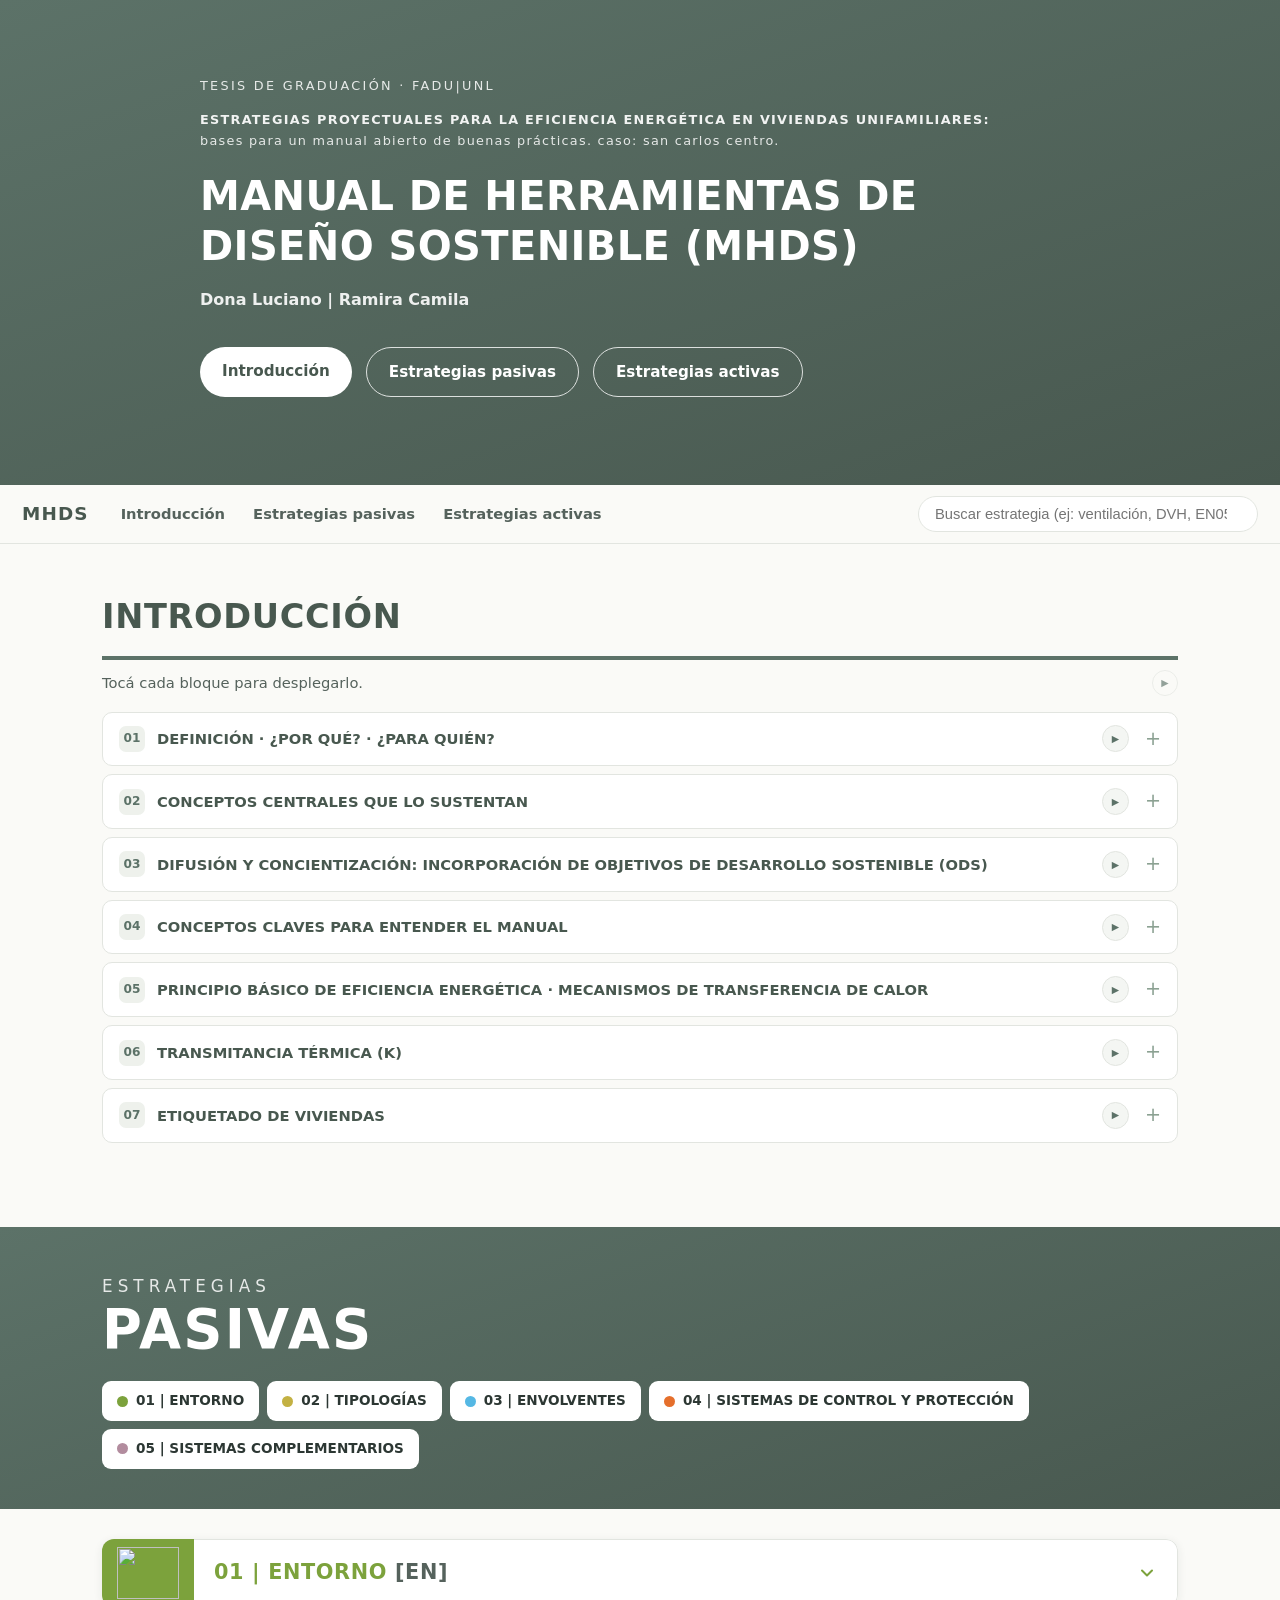
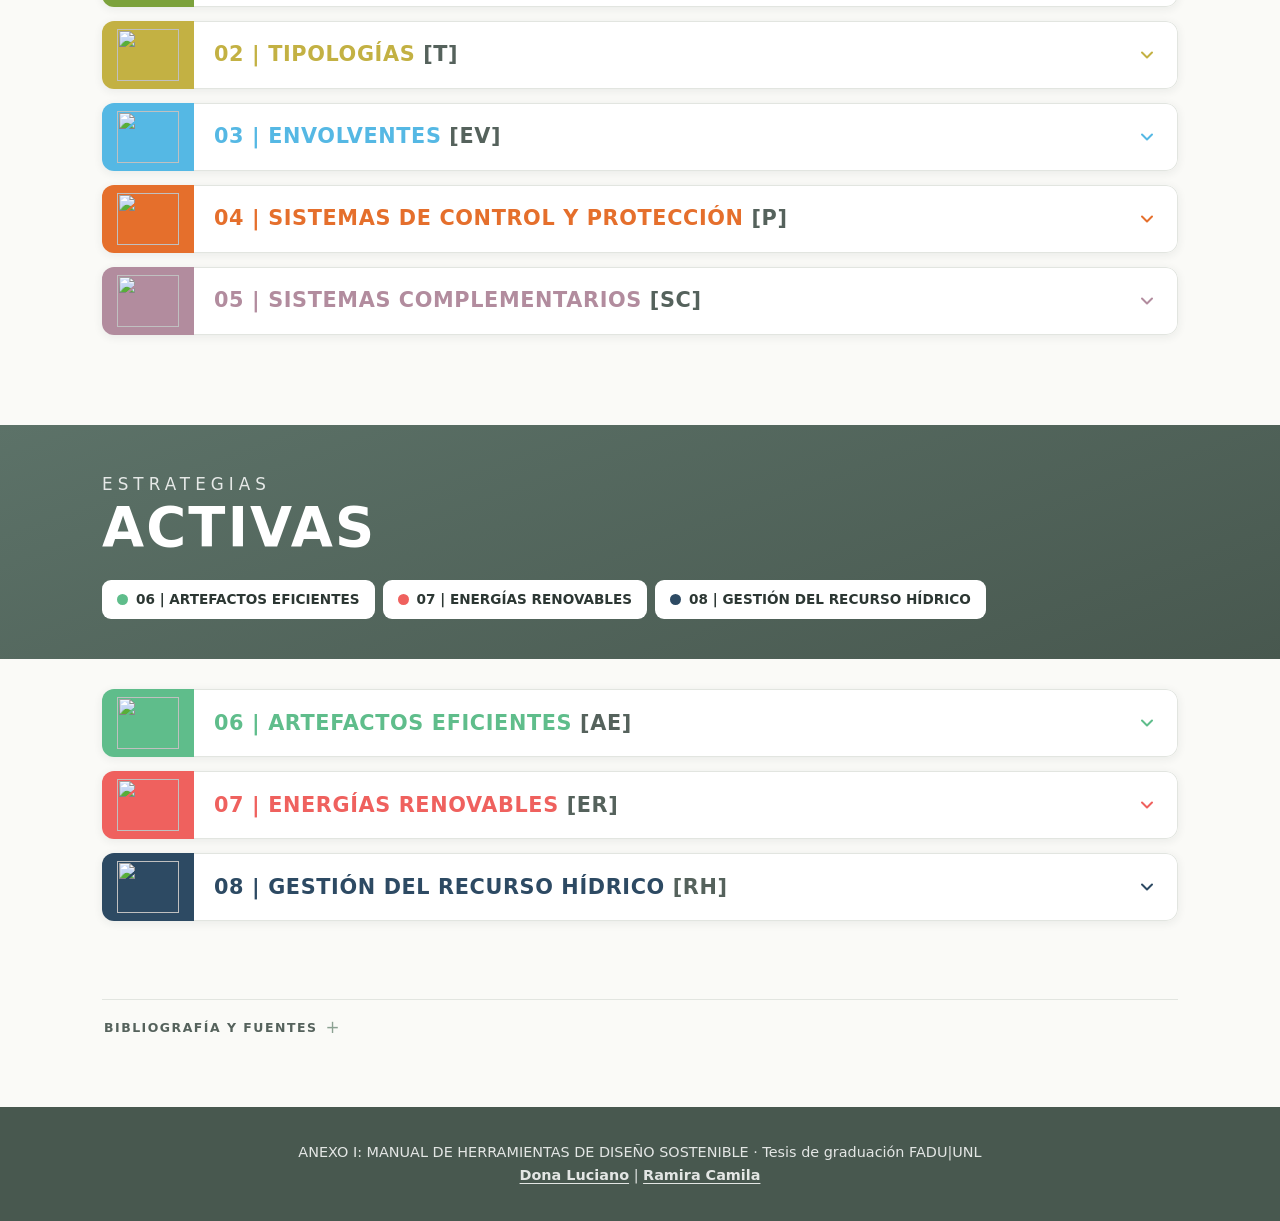
==== commit 0eef2a23: "Modo presentación de la Introducción e íconos ODS oficiales Integra lo trabajado en el chat "mhds we" ====
--- a/mhds/index.html
+++ b/mhds/index.html
@@ -82,12 +82,13 @@
   <details class="intro-block">
     <summary><span class="intro-num">03</span> DIFUSIÓN Y CONCIENTIZACIÓN: INCORPORACIÓN DE OBJETIVOS DE DESARROLLO SOSTENIBLE (ODS)</summary>
     <div class="intro-body">
-      <div class="ods-badges" aria-hidden="true">
-        <img src="assets/intro/ods-1.png" alt="ODS 7" loading="lazy">
-        <img src="assets/intro/ods-2.png" alt="ODS 9" loading="lazy">
-        <img src="assets/intro/ods-3.png" alt="ODS 10" loading="lazy">
-        <img src="assets/intro/ods-4.png" alt="ODS 11" loading="lazy">
-        <img src="assets/intro/ods-5.png" alt="ODS 12" loading="lazy">
+      <div class="ods-badges">
+        <a href="https://www.un.org/sustainabledevelopment/es/education/" target="_blank" rel="noopener" title="ODS 4: Educación de calidad — sitio oficial de Naciones Unidas"><img src="assets/intro/ods-4.jpg" alt="ODS 4: Educación de calidad" loading="lazy"></a>
+        <a href="https://www.un.org/sustainabledevelopment/es/energy/" target="_blank" rel="noopener" title="ODS 7: Energía asequible y no contaminante — sitio oficial de Naciones Unidas"><img src="assets/intro/ods-7.jpg" alt="ODS 7: Energía asequible y no contaminante" loading="lazy"></a>
+        <a href="https://www.un.org/sustainabledevelopment/es/infrastructure/" target="_blank" rel="noopener" title="ODS 9: Industria, innovación e infraestructura — sitio oficial de Naciones Unidas"><img src="assets/intro/ods-9.jpg" alt="ODS 9: Industria, innovación e infraestructura" loading="lazy"></a>
+        <a href="https://www.un.org/sustainabledevelopment/es/inequality/" target="_blank" rel="noopener" title="ODS 10: Reducción de las desigualdades — sitio oficial de Naciones Unidas"><img src="assets/intro/ods-10.jpg" alt="ODS 10: Reducción de las desigualdades" loading="lazy"></a>
+        <a href="https://www.un.org/sustainabledevelopment/es/cities/" target="_blank" rel="noopener" title="ODS 11: Ciudades y comunidades sostenibles — sitio oficial de Naciones Unidas"><img src="assets/intro/ods-11.jpg" alt="ODS 11: Ciudades y comunidades sostenibles" loading="lazy"></a>
+        <a href="https://www.un.org/sustainabledevelopment/es/sustainable-consumption-production/" target="_blank" rel="noopener" title="ODS 12: Producción y consumo responsables — sitio oficial de Naciones Unidas"><img src="assets/intro/ods-12.jpg" alt="ODS 12: Producción y consumo responsables" loading="lazy"></a>
       </div>
       <p>Resulta fundamental fomentar la concientización para que tanto profesionales como usuarios reconozcan el impacto de las decisiones proyectuales en el confort, el consumo y la calidad de vida. En este marco, la difusión de buenas prácticas actúa como un motor para alcanzar una <b>educación de calidad (ODS 4),</b> permitiendo que el conocimiento técnico se transforme en una herramienta de empoderamiento social a través del acceso a información clara, actualizada y aplicable.</p>
       <p>La libre circulación de saberes contribuye directamente a <b>reducir las desigualdades (ODS 10)</b> en el acceso a criterios de diseño sostenible, favoreciendo la toma de decisiones informadas y fortaleciendo una cultura proyectual responsable. Este enfoque democratizador es esencial para garantizar el acceso a una <b>energía asequible y no contaminante (ODS 7)</b>, ya que la eficiencia energética en la vivienda comienza con una comprensión profunda de las estrategias pasivas y el desempeño del hábitat.</p>
@@ -206,5 +207,6 @@
 
 <script src="data.js"></script>
 <script src="app.js"></script>
+<script src="slides.js"></script>
 </body>
 </html>
--- a/mhds/styles.css
+++ b/mhds/styles.css
@@ -113,7 +113,7 @@
 
 /* ---------- Bloques de introducción (compactos) ---------- */
 #introduccion.section { padding-top: 46px; }
-#introduccion .section-hint { margin-bottom: 16px; }
+#introduccion .section-hint { margin-bottom: 16px; display: flex; align-items: center; justify-content: space-between; gap: 14px; }
 .intro-block {
   background: #fff; border: 1px solid var(--line); border-radius: 10px;
   margin-bottom: 8px; overflow: hidden;
@@ -166,8 +166,10 @@
 .balde img { height: 140px; flex-shrink: 0; object-fit: contain; mix-blend-mode: multiply; }
 .balde p { margin: 0; font-size: .95rem; }
 
-.ods-badges { display: flex; gap: 22px; margin: 10px 0 18px; flex-wrap: wrap; align-items: center; justify-content: center; }
-.ods-badges img { height: 62px; object-fit: contain; mix-blend-mode: multiply; }
+.ods-badges { display: flex; gap: 16px; margin: 10px 0 18px; flex-wrap: wrap; align-items: center; justify-content: center; }
+.ods-badges a { display: block; border-radius: 8px; overflow: hidden; line-height: 0; transition: transform .15s ease, box-shadow .15s ease; }
+.ods-badges a:hover { transform: translateY(-3px) scale(1.04); box-shadow: 0 8px 20px rgba(0,0,0,.22); }
+.ods-badges img { width: 84px; height: 84px; object-fit: contain; display: block; }
 
 /* ---------- Tablas ---------- */
 .table-wrap { overflow-x: auto; margin: 16px 0 6px; }
@@ -700,3 +702,181 @@
 @media (min-width: 721px) and (max-width: 1000px) {
   .st-item { grid-template-columns: 145px 220px minmax(0, 1fr); gap: 10px 22px; }
 }
+
+/* ==========================================================
+   MODO PRESENTACIÓN — capa tipo diapositiva sobre la página
+   ========================================================== */
+
+/* Disparadores */
+.present-btn {
+  width: 27px; height: 27px; flex-shrink: 0; margin-left: 10px; cursor: pointer;
+  border: 1.5px solid rgba(255,255,255,.55); border-radius: 50%;
+  background: rgba(255,255,255,.14); color: #fff;
+  font-family: inherit; font-size: .6rem; line-height: 1;
+  transition: background .15s ease, transform .15s ease;
+}
+.present-btn:hover { background: rgba(255,255,255,.34); transform: scale(1.12); }
+
+/* En los encabezados blancos de la Introducción: mismos colores que el resto de la web */
+.intro-block summary .present-btn {
+  margin-left: auto; border-color: var(--line); background: #f4f6f3; color: var(--sage);
+}
+.intro-block summary .present-btn:hover { border-color: var(--sage); background: var(--sage); color: #fff; }
+.intro-block summary:has(.present-btn)::after { margin-left: 4px; }
+
+.present-btn-main {
+  width: 26px; height: 26px; flex-shrink: 0; margin-left: 0;
+  border-color: var(--line); background: transparent; color: var(--sage);
+  opacity: .65;
+}
+.present-btn-main:hover { opacity: 1; border-color: var(--sage); background: var(--sage); color: #fff; }
+
+/* Capa */
+.slides {
+  position: fixed; inset: 0; z-index: 300;
+  background: rgba(28,36,32,.62); backdrop-filter: blur(7px);
+  display: grid; grid-template-columns: 78px 1fr 78px; align-items: center;
+  animation: sl-fade .22s ease;
+}
+.slides[hidden] { display: none; }
+@keyframes sl-fade { from { opacity: 0; } }
+
+.sl-progress { position: absolute; top: 0; left: 0; right: 0; height: 4px; background: rgba(255,255,255,.16); }
+.sl-progress span { display: block; height: 100%; background: var(--sage-light); transition: width .3s ease; }
+
+.sl-bar {
+  position: absolute; top: 18px; left: 26px; right: 26px;
+  display: flex; align-items: center; justify-content: space-between; gap: 12px;
+}
+.sl-brand { font-size: .76rem; font-weight: 800; letter-spacing: .16em; text-transform: uppercase; color: rgba(255,255,255,.72); }
+.sl-bar-actions { display: flex; gap: 8px; }
+.sl-btn {
+  cursor: pointer; font-family: inherit; font-size: .8rem; font-weight: 700;
+  padding: 7px 14px; border-radius: 999px;
+  border: 1px solid rgba(255,255,255,.4); background: rgba(255,255,255,.1); color: #fff;
+  transition: background .15s ease;
+}
+.sl-btn:hover { background: rgba(255,255,255,.26); }
+
+/* Tarjeta */
+.sl-stage { display: grid; place-items: center; padding: 66px 10px 58px; height: 100%; min-height: 0; }
+.sl-card {
+  position: relative; width: min(1120px, 100%); max-height: 100%; overflow-y: auto;
+  background: var(--paper); border-radius: 22px; box-shadow: 0 30px 80px rgba(0,0,0,.4);
+  padding: clamp(32px, 5vw, 64px) clamp(28px, 5.5vw, 76px);
+}
+.sl-card.is-in { animation: sl-in .3s cubic-bezier(.2,.7,.3,1); }
+@keyframes sl-in { from { opacity: 0; transform: translateY(20px) scale(.985); } }
+
+.sl-kicker {
+  font-size: clamp(.8rem, 1.3vw, 1.05rem); font-weight: 800; letter-spacing: .18em;
+  text-transform: uppercase; color: var(--sage); margin-bottom: 14px;
+}
+.sl-title {
+  font-size: clamp(2.1rem, 5vw, 4.1rem); font-weight: 800; line-height: 1.04;
+  letter-spacing: -.02em; color: var(--sage-dark); margin-bottom: 22px;
+}
+.sl-title::after { content: ''; display: block; width: 92px; height: 5px; border-radius: 3px; background: var(--sage-light); margin-top: 22px; }
+.sl-lead { font-size: clamp(1.25rem, 2.5vw, 2.15rem); line-height: 1.42; color: var(--ink); max-width: 30ch; }
+.sl-lead b { color: var(--sage-dark); }
+.sl-big {
+  font-size: clamp(2.6rem, 7vw, 5.4rem); font-weight: 800; letter-spacing: -.03em;
+  color: var(--sage); margin-top: 26px;
+}
+.sl-note {
+  margin-top: 30px; padding-left: 20px; border-left: 5px solid var(--sage-light);
+  font-size: clamp(1rem, 1.8vw, 1.5rem); font-style: italic; color: var(--ink-soft); line-height: 1.45;
+}
+.sl-num { position: absolute; right: clamp(20px, 3vw, 34px); bottom: clamp(16px, 2.4vw, 26px); font-size: .82rem; font-weight: 700; color: var(--line); }
+
+/* Ítems */
+.sl-items { display: grid; gap: clamp(18px, 2.4vw, 34px); margin-top: clamp(26px, 3.4vw, 44px); }
+.sl-items-2 { grid-template-columns: repeat(2, 1fr); }
+.sl-items-3 { grid-template-columns: repeat(3, 1fr); }
+.sl-item { border-top: 4px solid var(--sage-light); padding-top: 16px; }
+.sl-item img { display: block; width: 100%; max-height: clamp(96px, 14vw, 172px); object-fit: contain; margin-bottom: 14px; mix-blend-mode: multiply; }
+.sl-item h3 { font-size: clamp(1.1rem, 2vw, 1.75rem); font-weight: 800; color: var(--sage-dark); margin-bottom: 6px; letter-spacing: -.01em; }
+.sl-item p { font-size: clamp(.95rem, 1.5vw, 1.32rem); line-height: 1.4; color: var(--ink-soft); }
+.sl-items-balde { grid-template-columns: repeat(2, 1fr); gap: clamp(16px, 3vw, 46px); }
+.sl-items-balde .sl-item img { max-height: min(30vh, 270px); margin-bottom: 14px; }
+.sl-items-balde .sl-item { text-align: center; }
+
+/* Diapositiva partida: contenido a la izquierda, figura a la derecha */
+.sl-split { display: grid; grid-template-columns: 1.15fr .85fr; gap: clamp(22px, 3.5vw, 52px); align-items: center; margin-top: clamp(18px, 2.4vw, 30px); }
+.sl-split-main .sl-lead { max-width: none; }
+.sl-items-stack { grid-template-columns: 1fr; gap: clamp(12px, 1.6vw, 20px); margin-top: clamp(18px, 2.4vw, 28px); }
+.sl-items-stack .sl-item { border-top: none; border-left: 4px solid var(--sage-light); padding: 2px 0 2px 16px; }
+.sl-items-stack .sl-item h3 { margin-bottom: 2px; }
+.sl-split-aside .sl-figure { margin-top: 0; }
+.sl-split-aside .sl-figure img { max-height: 54vh; }
+.sl-card-split .sl-note { margin-top: 22px; }
+
+/* Diapositivas con figura + ítems (o el balde): todo más ajustado para que entre en pantalla */
+.sl-card-tight { padding: clamp(24px, 3.4vw, 46px) clamp(26px, 4.4vw, 58px); }
+.sl-card-tight .sl-title { font-size: clamp(1.7rem, 3.5vw, 3rem); margin-bottom: 12px; }
+.sl-card-tight .sl-title::after { width: 70px; height: 4px; margin-top: 12px; }
+.sl-card-tight .sl-lead { font-size: clamp(1.05rem, 1.9vw, 1.6rem); max-width: none; }
+.sl-card-tight .sl-items { margin-top: clamp(14px, 1.8vw, 24px); }
+.sl-card-tight .sl-item h3 { font-size: clamp(1rem, 1.6vw, 1.45rem); }
+.sl-card-tight .sl-item p { font-size: clamp(.9rem, 1.3vw, 1.15rem); }
+.sl-card-tight .sl-figure { margin-top: clamp(12px, 1.6vw, 20px); }
+.sl-card-tight .sl-figure img { max-height: min(32vh, 320px); }
+.sl-card-tight .sl-item img { max-height: min(22vh, 172px); margin-bottom: 12px; }
+.sl-card-tight .sl-note { margin-top: clamp(14px, 1.8vw, 22px); font-size: clamp(.95rem, 1.4vw, 1.28rem); }
+
+.sl-item.sl-pasiva { border-top-color: #6d9c76; }
+.sl-item.sl-activa { border-top-color: #c98c3c; }
+
+.sl-badges { display: flex; flex-wrap: wrap; gap: clamp(10px, 1.6vw, 20px); margin-top: clamp(22px, 3vw, 36px); }
+.sl-badges a { display: block; line-height: 0; border-radius: 10px; overflow: hidden; transition: transform .15s ease, box-shadow .15s ease; }
+.sl-badges a:hover { transform: translateY(-4px) scale(1.04); box-shadow: 0 10px 26px rgba(0,0,0,.28); }
+.sl-badges img { width: clamp(76px, 10vw, 128px); height: auto; display: block; }
+
+.sl-figure { margin-top: clamp(20px, 2.6vw, 32px); text-align: center; }
+.sl-figure img { max-width: 100%; max-height: 48vh; object-fit: contain; mix-blend-mode: multiply; }
+
+.sl-table { width: 100%; border-collapse: collapse; margin-top: clamp(22px, 3vw, 34px); }
+.sl-table th, .sl-table td { padding: clamp(10px, 1.6vw, 20px) clamp(8px, 1.4vw, 18px); text-align: center; }
+.sl-table thead th { font-size: clamp(.85rem, 1.4vw, 1.2rem); font-weight: 800; color: var(--sage-dark); border-bottom: 3px solid var(--sage-light); }
+.sl-table thead small { display: block; font-size: .72em; font-weight: 600; color: var(--ink-soft); letter-spacing: .02em; }
+.sl-table tbody td { font-size: clamp(1.05rem, 2.2vw, 1.95rem); font-weight: 700; border-bottom: 1px solid var(--line); }
+.sl-table tbody td:first-child { font-weight: 800; font-size: clamp(1.2rem, 2.6vw, 2.3rem); }
+.sl-table .lvl-a td:first-child { color: #1e8f4e; }
+.sl-table .lvl-b1 td:first-child { color: #6faf2e; }
+.sl-table .lvl-b td:first-child { color: #d79a1b; }
+.sl-table .lvl-c td:first-child { color: #d9704a; }
+
+/* Flechas y puntos */
+.sl-arrow {
+  width: 56px; height: 56px; margin: 0 auto; cursor: pointer;
+  border: 1px solid rgba(255,255,255,.34); border-radius: 50%;
+  background: rgba(255,255,255,.12); color: #fff; font-size: 2rem; line-height: 1;
+  transition: background .15s ease, transform .15s ease;
+}
+.sl-arrow:hover:not(:disabled) { background: rgba(255,255,255,.3); transform: scale(1.08); }
+.sl-arrow:disabled { opacity: .22; cursor: default; }
+
+.sl-dots { position: absolute; bottom: 22px; left: 0; right: 0; display: flex; justify-content: center; flex-wrap: wrap; gap: 9px; padding: 0 20px; }
+.sl-dot {
+  width: 9px; height: 9px; padding: 0; cursor: pointer; border: none; border-radius: 50%;
+  background: rgba(255,255,255,.35); transition: background .15s ease, transform .15s ease;
+}
+.sl-dot:hover { background: rgba(255,255,255,.7); }
+.sl-dot.is-on { background: #fff; transform: scale(1.5); }
+
+@media (max-width: 880px) {
+  .slides { grid-template-columns: 1fr; }
+  .sl-arrow { position: absolute; bottom: 52px; z-index: 2; width: 46px; height: 46px; font-size: 1.6rem; }
+  .sl-prev { left: 18px; } .sl-next { right: 18px; }
+  .sl-stage { padding: 70px 14px 108px; }
+  .sl-items-3 { grid-template-columns: 1fr; }
+  .sl-items-2 { grid-template-columns: 1fr; }
+  .sl-items-balde { grid-template-columns: repeat(2, 1fr); gap: 14px; }
+  .sl-items-balde .sl-item img { max-height: 30vh; }
+  .sl-items-balde .sl-item p { font-size: .92rem; }
+  .sl-split { grid-template-columns: 1fr; }
+  .sl-split-aside .sl-figure img { max-height: 34vh; }
+  .sl-item img { max-height: 108px; }
+  .sl-lead { max-width: none; }
+  .sl-dots { bottom: 18px; }
+}
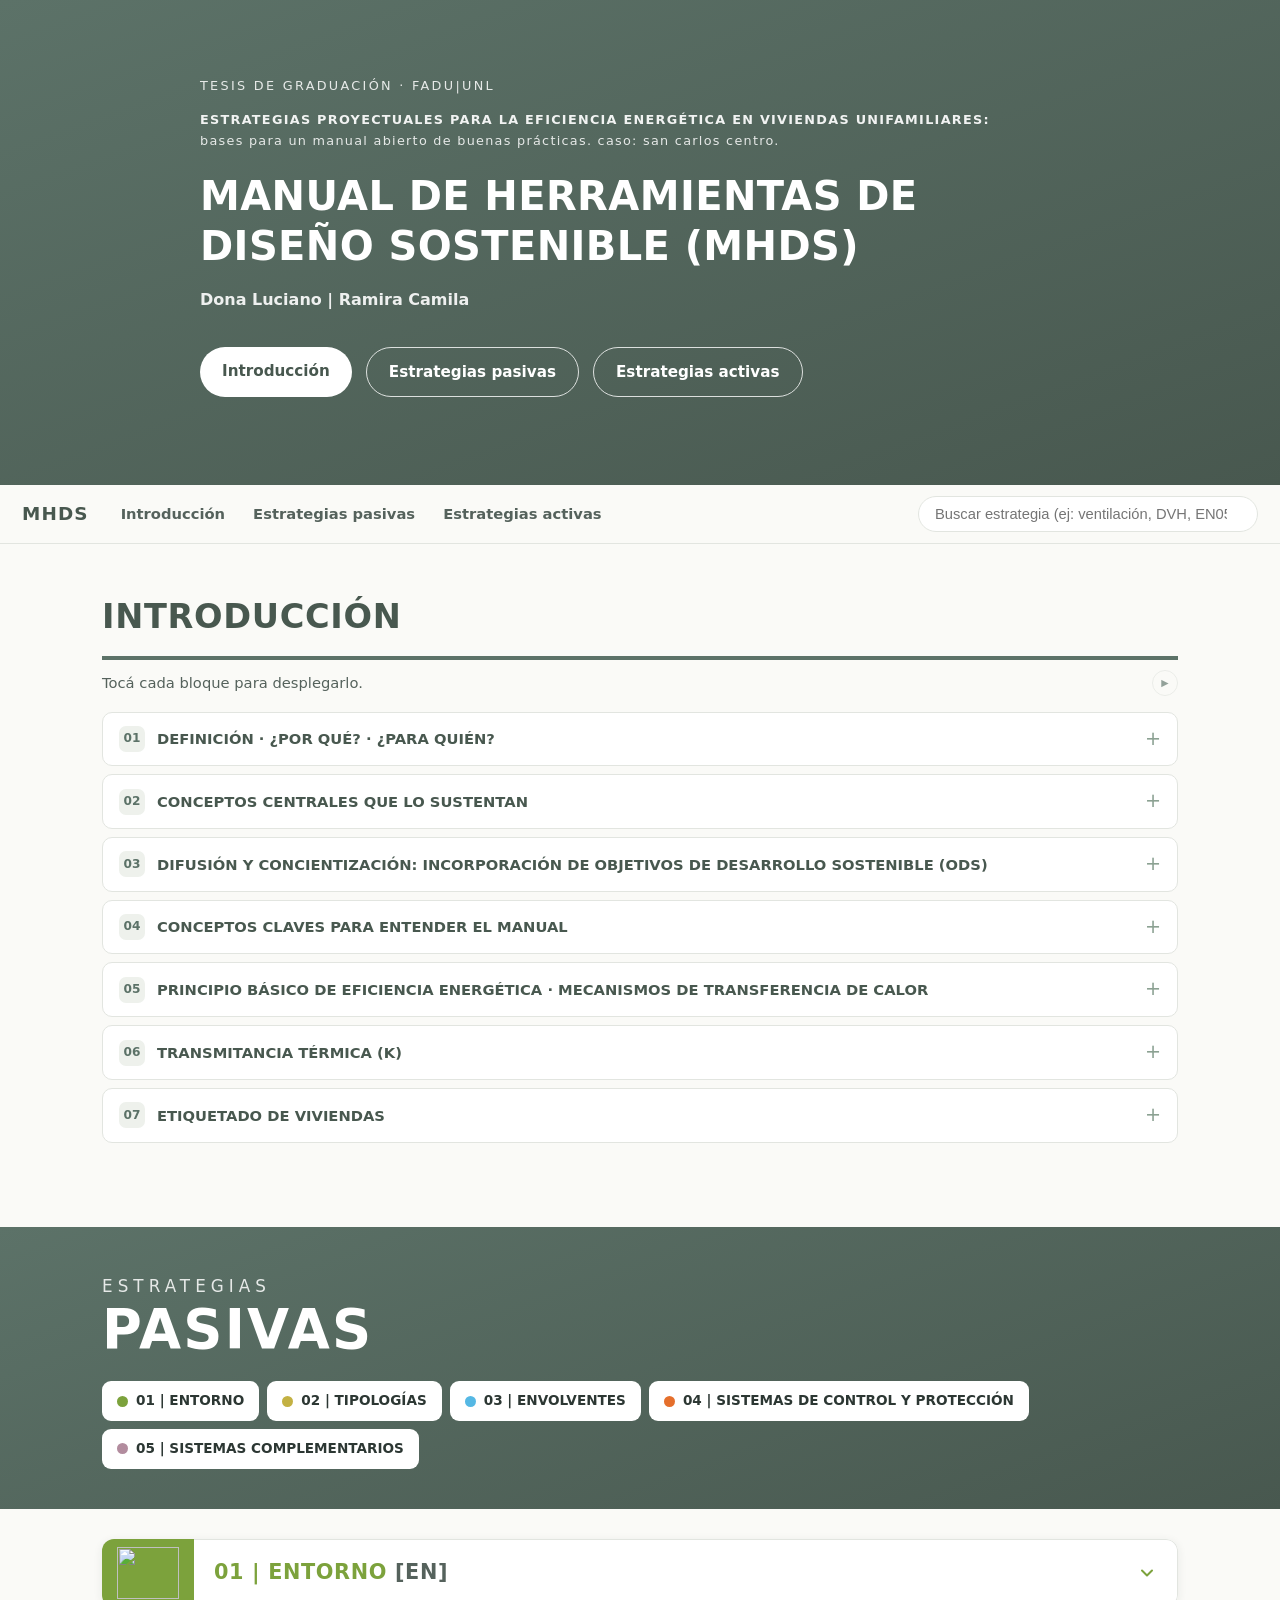
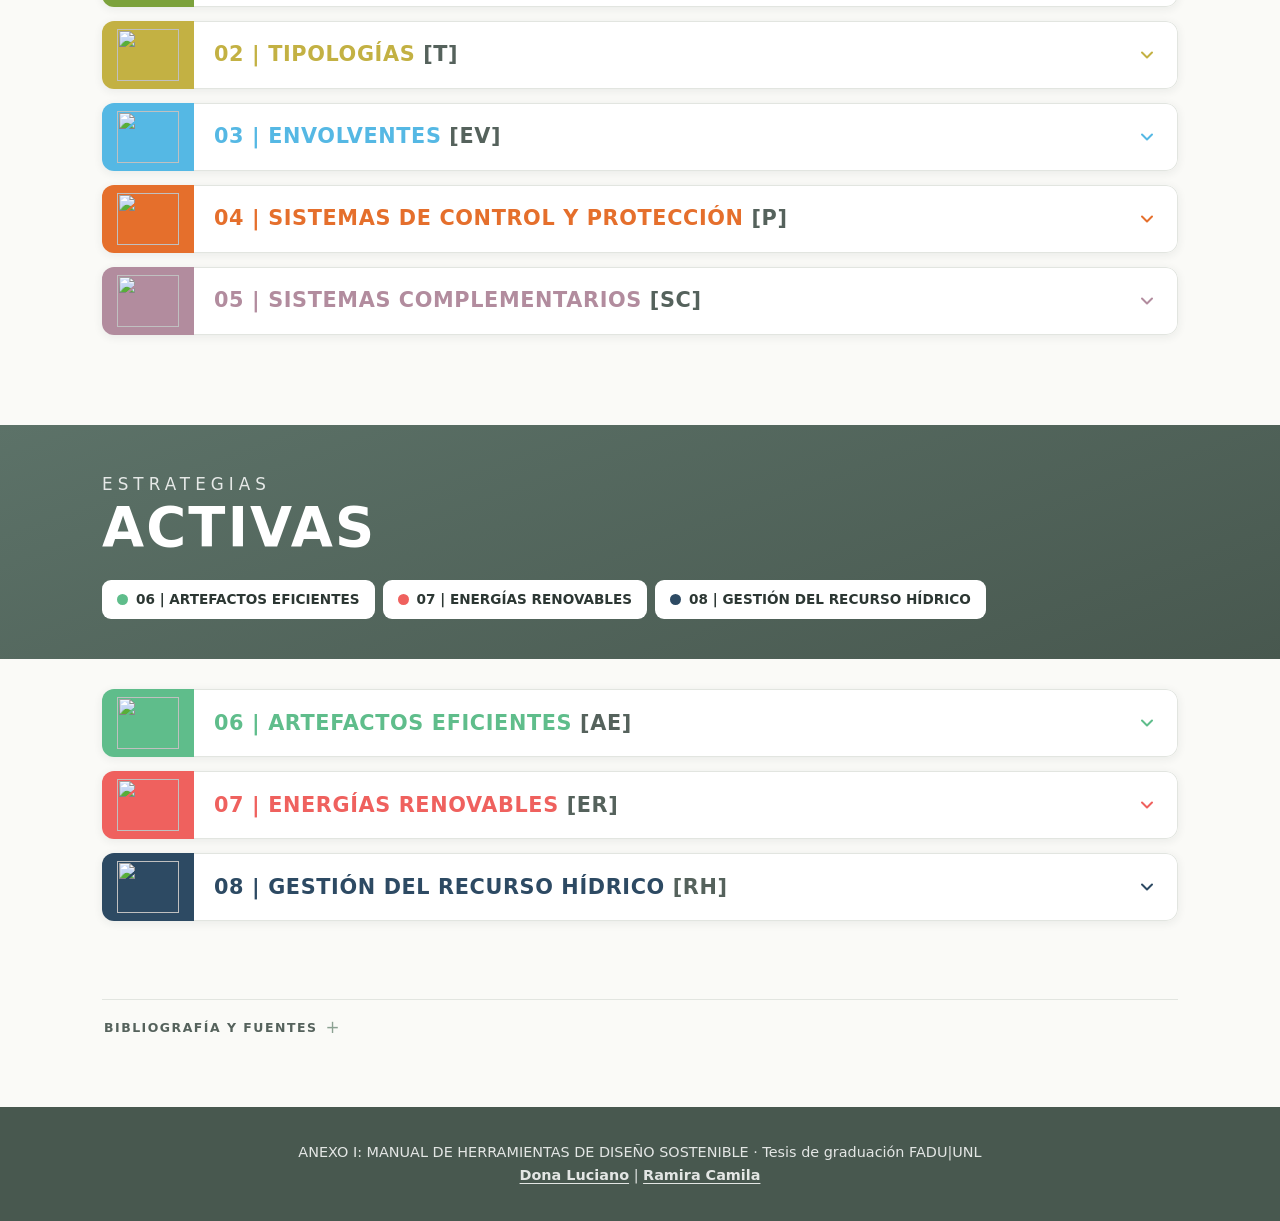
==== commit 4c696e84: "Logo de Etiquetado de Viviendas con link, link en Prosumidores y un solo ▶ - Bloque 07: la imagen pa" ====
--- a/mhds/index.html
+++ b/mhds/index.html
@@ -157,7 +157,7 @@
       <p>En Argentina, existe el <b>Programa Nacional de Etiquetado de Viviendas (PRONEV)</b><button type="button" class="ref" data-ref="resolucion-pronev" aria-label="Ver referencia">*</button>, un sistema que propone una escala comparativa —similar al que tienen los electrodomésticos— del desempeño energético de las viviendas.</p>
       <p>La norma IRAM 11.900 define el método de cálculo, y la Ley 13903/19 de la Provincia de Santa Fe “Etiquetado de Eficiencia Energética de inmuebles destinados a vivienda” promueve e impulsa la adhesión de cada municipio a la ley de etiquetado.</p>
       <p>El PRONEV tiene por objeto implementar un sistema unificado de etiquetado de eficiencia energética residencial para todo el territorio nacional, permitiendo clasificar las viviendas según su grado de optimización en el requerimiento global de energía primaria. Dicha certificación se materializa en un documento que indica la calificación del inmueble mediante una escala alfabética que va desde la “A” (máximo rendimiento) hasta la “G” (mínimo desempeño), vinculada directamente a los rangos establecidos por el Índice de Prestaciones Energéticas (IPE).</p>
-      <img class="intro-figure etiqueta-img" src="assets/intro/etiqueta.jpg" alt="Escala de etiquetado energético del IPE: de A (más eficiente, 25) a G (menos eficiente, más de 266)" loading="lazy">
+      <a class="etiqueta-link" href="https://etiquetadoviviendas.mecon.gob.ar/" target="_blank" rel="noopener" title="Programa Nacional de Etiquetado de Viviendas — sitio oficial"><img class="intro-figure etiqueta-img" src="assets/intro/etiqueta.jpg" alt="Etiquetado de Viviendas: escala de eficiencia energética de A a G (abre el sitio oficial)" loading="lazy"></a>
       <div class="tipbox"><span class="tip-icon" aria-hidden="true">💡</span><p>La localidad vecina de San Carlos Sud fue pionera en adhesión a la Ley de Etiquetado en la provincia de Santa Fe.</p></div>
     </div>
   </details>
--- a/mhds/styles.css
+++ b/mhds/styles.css
@@ -141,6 +141,10 @@
   background: #fff;
 }
 .etiqueta-img { max-height: 330px; }
+.etiqueta-link { display: block; width: max-content; max-width: 100%; margin: 0 auto; border-radius: 10px; transition: transform .15s ease; }
+.etiqueta-link .intro-figure { margin: 16px 0 6px; }
+.etiqueta-link:hover { transform: translateY(-3px); }
+.etiqueta-link:focus-visible { outline: 3px solid var(--sage); outline-offset: 3px; }
 
 .concept-grid, .pa-grid { display: grid; gap: 12px; margin: 14px 0; }
 .concept-grid { grid-template-columns: repeat(auto-fit, minmax(240px, 1fr)); }
@@ -529,6 +533,9 @@
 /* ---------- Recuadros con gráfico propio (ER03) ---------- */
 .tipbox-img { align-items: center; }
 .tip-img { width: 86px; height: auto; flex-shrink: 0; mix-blend-mode: multiply; }
+.tip-img-link { display: block; flex-shrink: 0; line-height: 0; border-radius: 10px; transition: transform .15s ease; }
+.tip-img-link:hover { transform: scale(1.08); }
+.tip-img-link:focus-visible { outline: 3px solid var(--c, var(--sage)); outline-offset: 3px; }
 
 /* Contenido extra al pie de una subcategoría (Vegetación) */
 .group-extra { margin-top: 20px; }
@@ -717,13 +724,6 @@
 }
 .present-btn:hover { background: rgba(255,255,255,.34); transform: scale(1.12); }
 
-/* En los encabezados blancos de la Introducción: mismos colores que el resto de la web */
-.intro-block summary .present-btn {
-  margin-left: auto; border-color: var(--line); background: #f4f6f3; color: var(--sage);
-}
-.intro-block summary .present-btn:hover { border-color: var(--sage); background: var(--sage); color: #fff; }
-.intro-block summary:has(.present-btn)::after { margin-left: 4px; }
-
 .present-btn-main {
   width: 26px; height: 26px; flex-shrink: 0; margin-left: 0;
   border-color: var(--line); background: transparent; color: var(--sage);
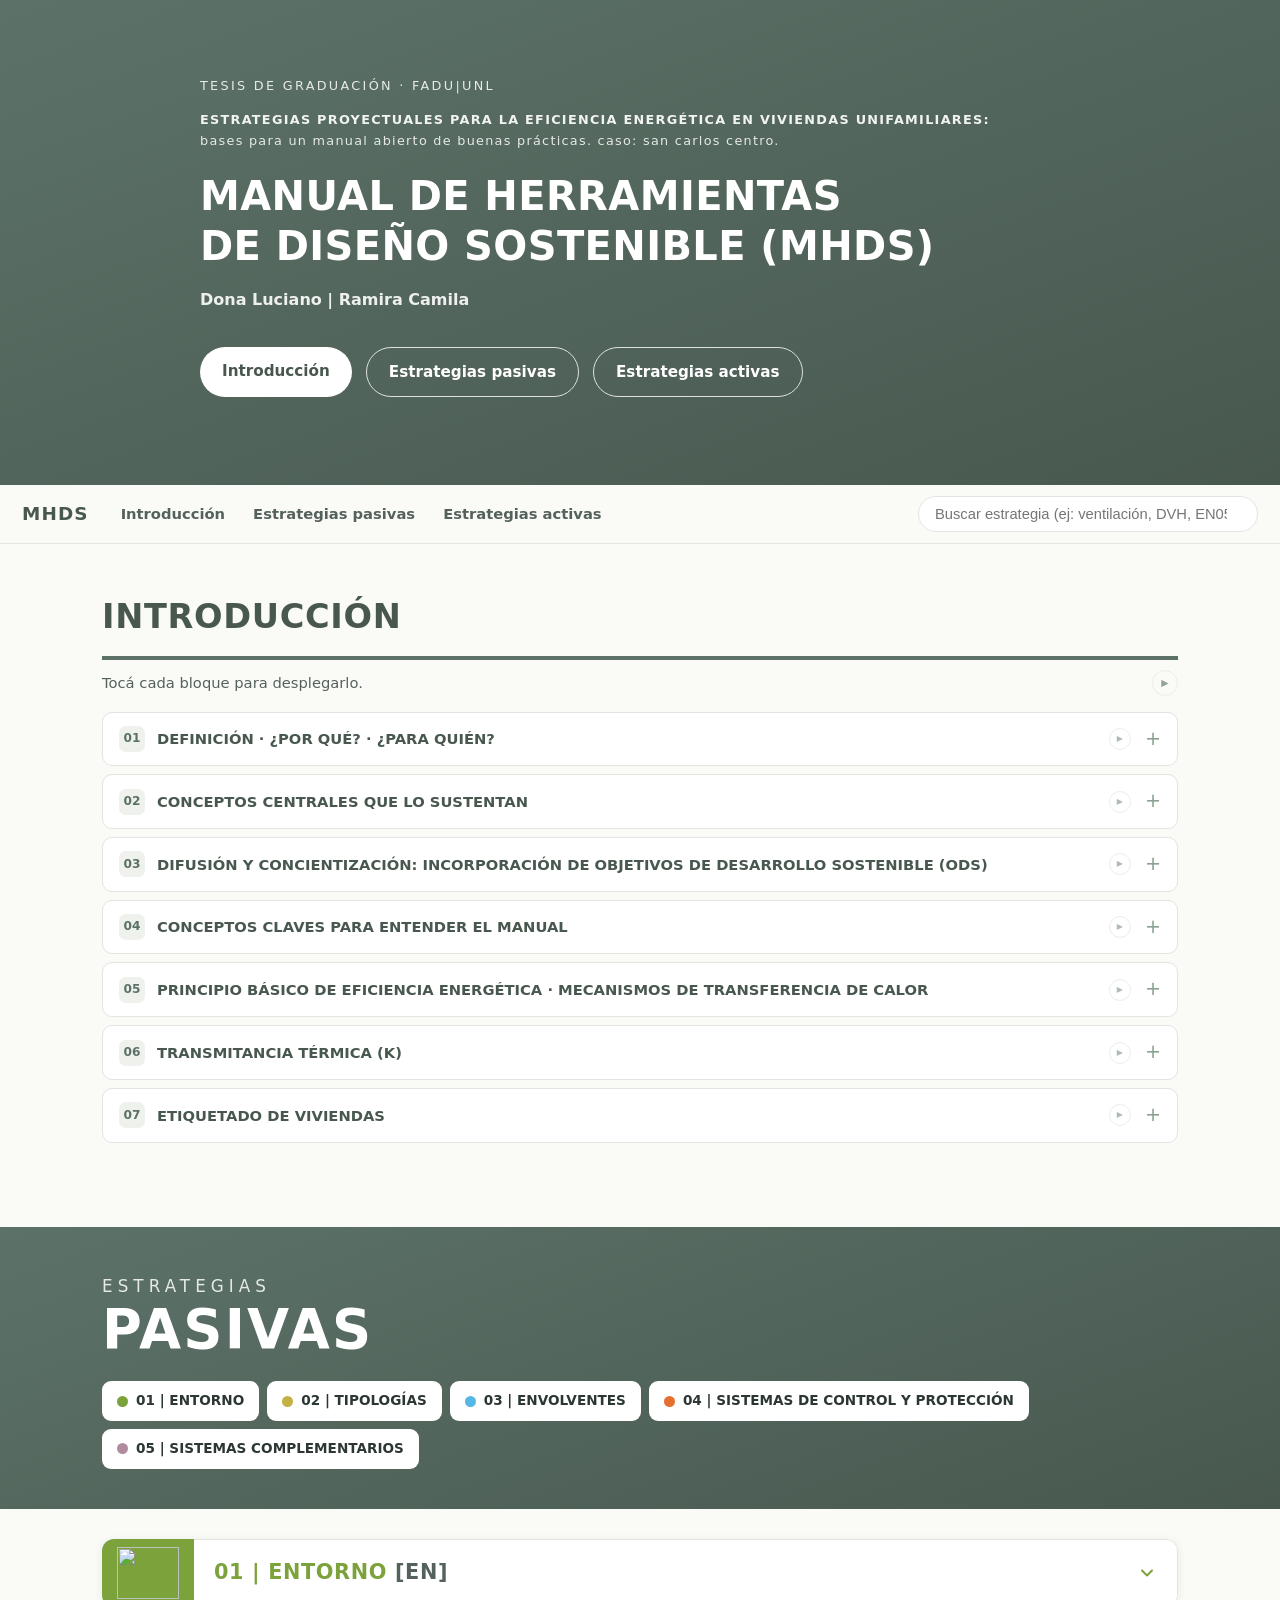
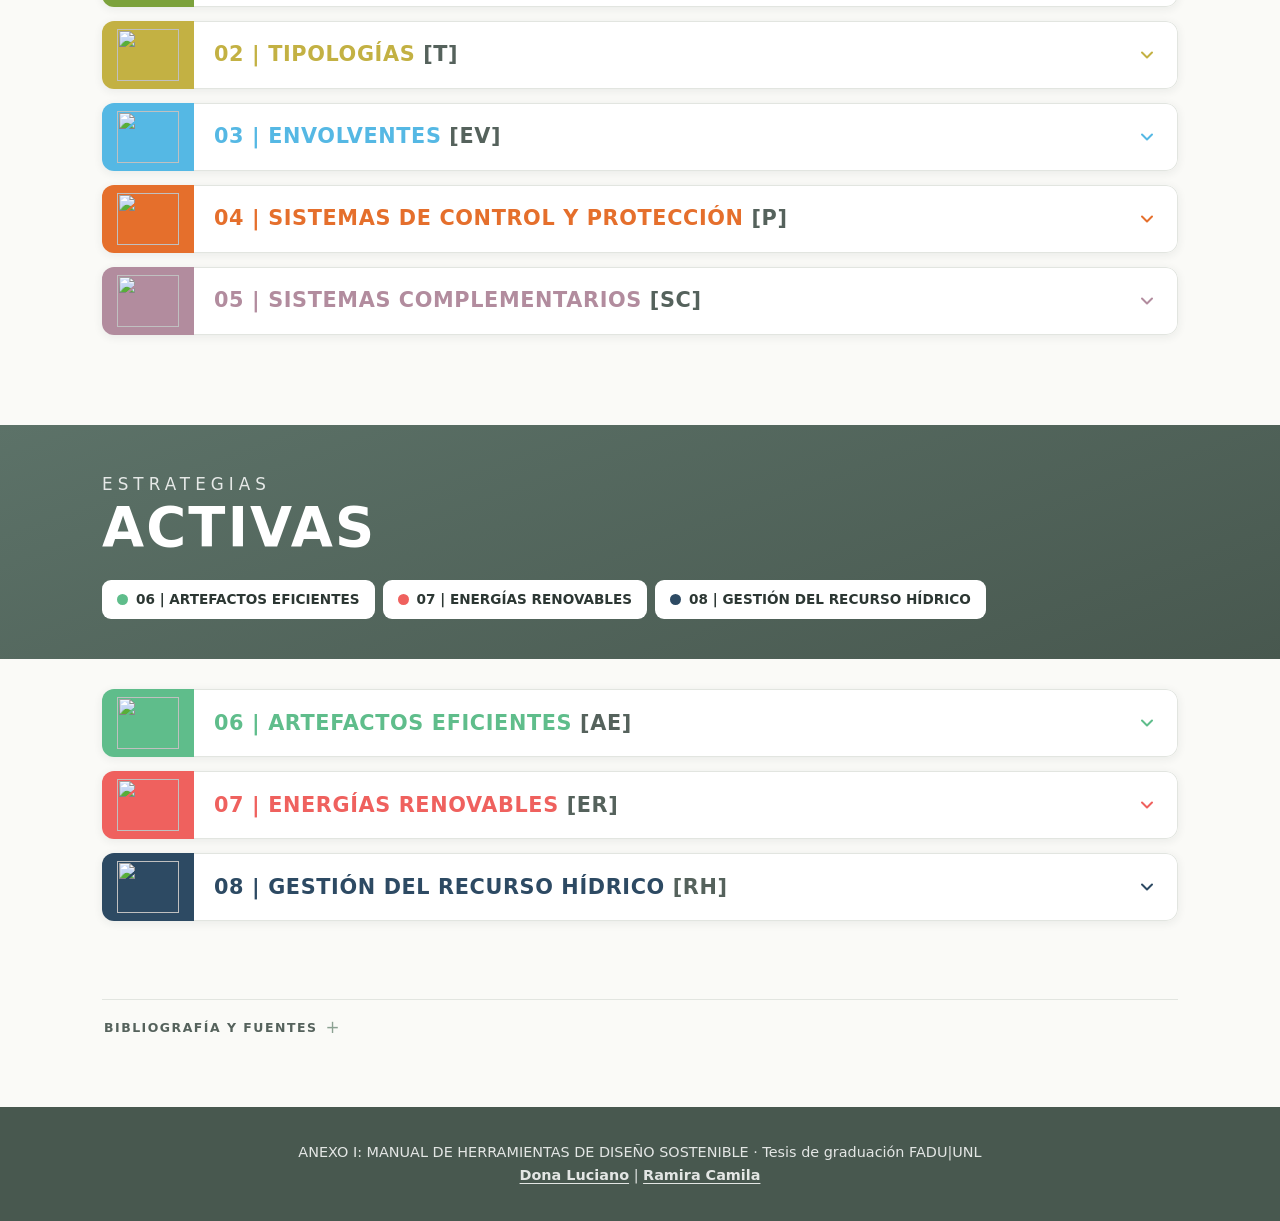
==== commit 858d80c9: "Portada: título en dos líneas "Manual de herramientas" arriba y "de diseño sostenible (MHDS)" abajo." ====
--- a/mhds/index.html
+++ b/mhds/index.html
@@ -16,7 +16,7 @@
     <p class="hero-kicker">Tesis de graduación · FADU|UNL</p>
     <p class="hero-thesis">ESTRATEGIAS PROYECTUALES PARA LA EFICIENCIA ENERGÉTICA EN VIVIENDAS UNIFAMILIARES:</p>
     <p class="hero-thesis hero-thesis-sub">bases para un manual abierto de buenas prácticas. caso: san carlos centro.</p>
-    <h1>MANUAL DE HERRAMIENTAS DE DISEÑO SOSTENIBLE (MHDS)</h1>
+    <h1>MANUAL DE HERRAMIENTAS<br>DE DISEÑO SOSTENIBLE (MHDS)</h1>
     <p class="hero-authors">Dona Luciano&nbsp;|&nbsp;Ramira Camila</p>
     <div class="hero-actions">
       <a href="#introduccion" class="btn btn-light">Introducción</a>
--- a/mhds/styles.css
+++ b/mhds/styles.css
@@ -731,6 +731,17 @@
 }
 .present-btn-main:hover { opacity: 1; border-color: var(--sage); background: var(--sage); color: #fff; }
 
+/* ▶ de cada bloque: discreto, pegado al "+" del desplegable */
+.present-btn-block {
+  width: 22px; height: 22px; margin-left: auto; font-size: .5rem;
+  border: 1px solid var(--line); background: transparent; color: var(--sage-light);
+  opacity: .7;
+}
+.present-btn-block:hover, .present-btn-block:focus-visible {
+  opacity: 1; border-color: var(--sage); background: var(--sage); color: #fff; transform: none;
+}
+.intro-block summary:has(.present-btn-block)::after { margin-left: 2px; }
+
 /* Capa */
 .slides {
   position: fixed; inset: 0; z-index: 300;
@@ -799,7 +810,7 @@
 .sl-item p { font-size: clamp(.95rem, 1.5vw, 1.32rem); line-height: 1.4; color: var(--ink-soft); }
 .sl-items-balde { grid-template-columns: repeat(2, 1fr); gap: clamp(16px, 3vw, 46px); }
 .sl-items-balde .sl-item img { max-height: min(30vh, 270px); margin-bottom: 14px; }
-.sl-items-balde .sl-item { text-align: center; }
+.sl-items-balde .sl-item { text-align: center; border-top: none; padding-top: 0; }
 
 /* Diapositiva partida: contenido a la izquierda, figura a la derecha */
 .sl-split { display: grid; grid-template-columns: 1.15fr .85fr; gap: clamp(22px, 3.5vw, 52px); align-items: center; margin-top: clamp(18px, 2.4vw, 30px); }
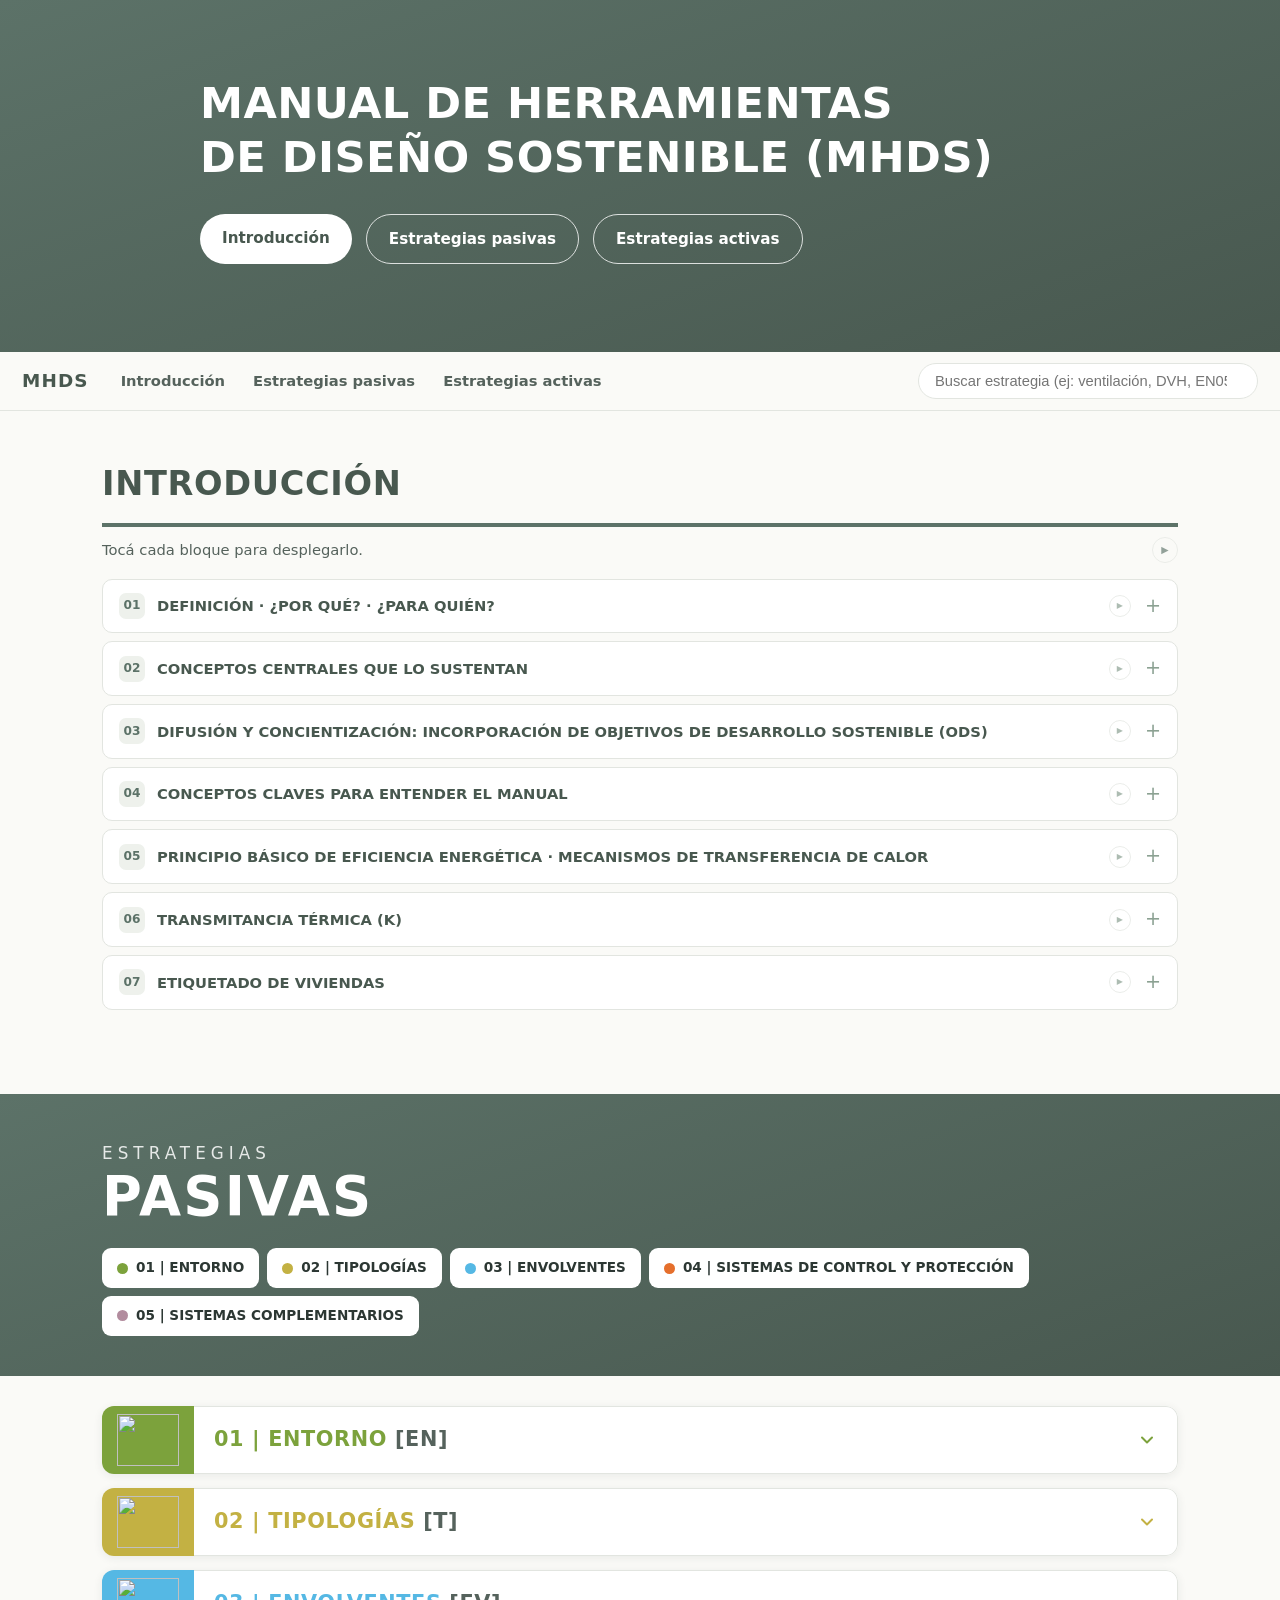
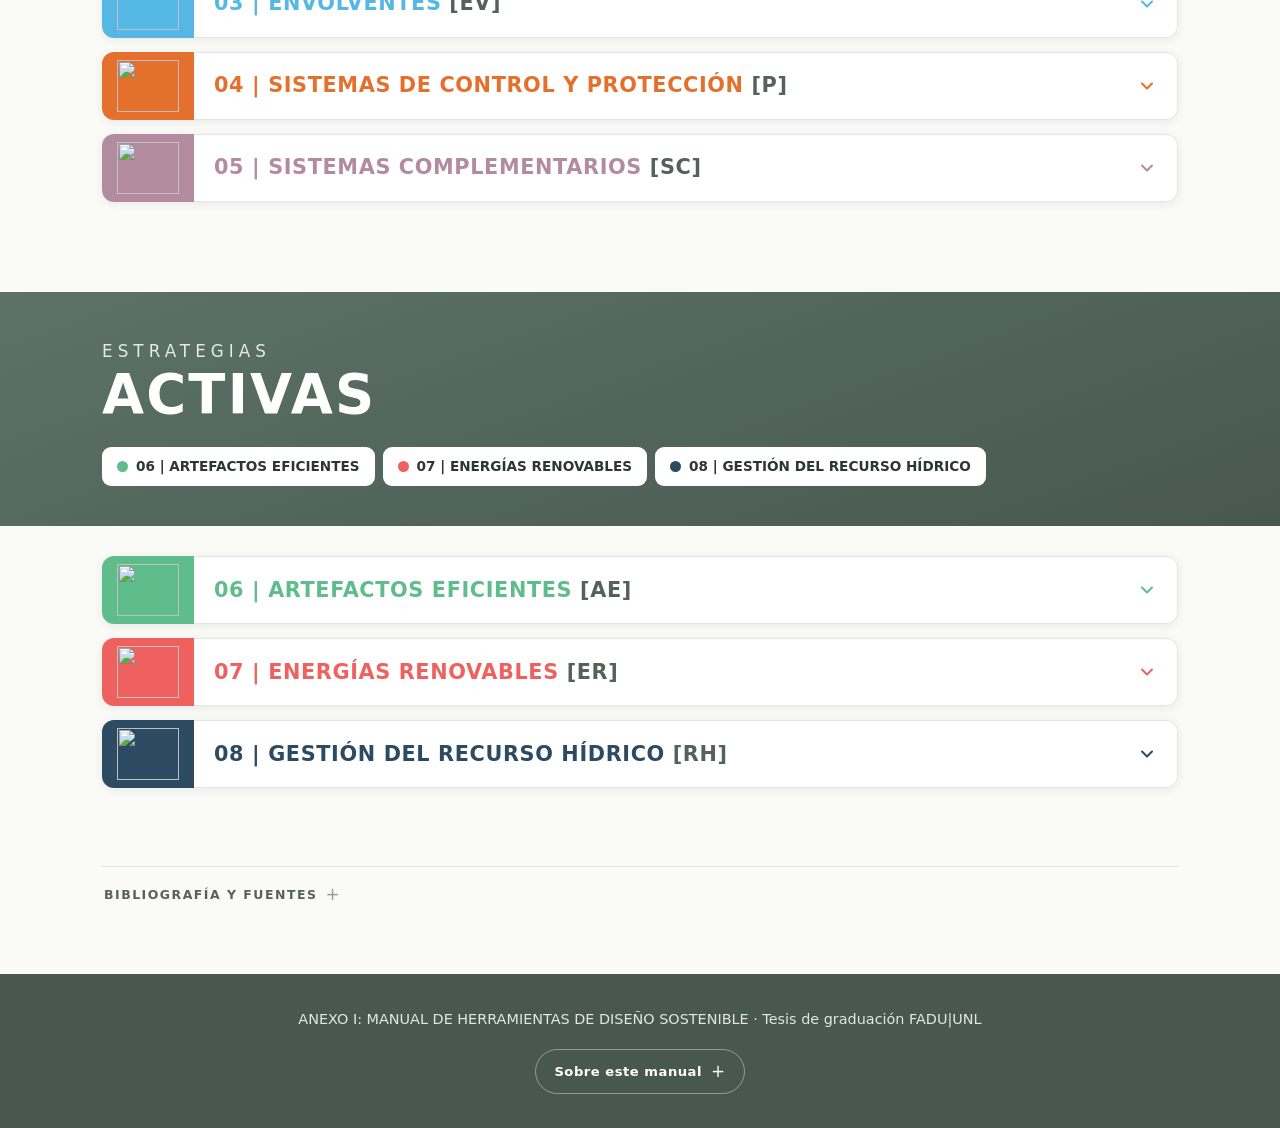
==== commit f1cdbef2: "Portada más limpia y "Sobre este manual" al pie - La portada queda solo con el título y los tres bot" ====
--- a/mhds/index.html
+++ b/mhds/index.html
@@ -13,11 +13,7 @@
 <!-- ============ PORTADA ============ -->
 <header class="hero" id="inicio">
   <div class="hero-inner">
-    <p class="hero-kicker">Tesis de graduación · FADU|UNL</p>
-    <p class="hero-thesis">ESTRATEGIAS PROYECTUALES PARA LA EFICIENCIA ENERGÉTICA EN VIVIENDAS UNIFAMILIARES:</p>
-    <p class="hero-thesis hero-thesis-sub">bases para un manual abierto de buenas prácticas. caso: san carlos centro.</p>
     <h1>MANUAL DE HERRAMIENTAS<br>DE DISEÑO SOSTENIBLE (MHDS)</h1>
-    <p class="hero-authors">Dona Luciano&nbsp;|&nbsp;Ramira Camila</p>
     <div class="hero-actions">
       <a href="#introduccion" class="btn btn-light">Introducción</a>
       <a href="#pasivas" class="btn btn-outline">Estrategias pasivas</a>
@@ -179,7 +175,17 @@
 
 <footer class="footer">
   <p>ANEXO I: MANUAL DE HERRAMIENTAS DE DISEÑO SOSTENIBLE · Tesis de graduación FADU|UNL</p>
-  <p><a href="https://lucho-dona-arquitecto.vercel.app/" target="_blank" rel="noopener">Dona Luciano</a> | <a href="https://www.instagram.com/crramira.arq/" target="_blank" rel="noopener">Ramira Camila</a></p>
+
+  <details class="about-fold" id="sobre-el-manual">
+    <summary>Sobre este manual</summary>
+    <div class="about-body">
+      <p>Este manual fue desarrollado por <a href="https://lucho-dona-arquitecto.vercel.app/" target="_blank" rel="noopener">Luciano Dona</a> y <a href="https://www.instagram.com/crramira.arq/" target="_blank" rel="noopener">Camila Ramira</a> dentro del marco de la tesis de graduación de la Facultad de Arquitectura, Diseño y Urbanismo de la Universidad Nacional del Litoral, Santa Fe, Argentina.</p>
+      <p>La tesis de grado titulada <i>“Estrategias proyectuales para la eficiencia energética en viviendas unifamiliares: Bases para un manual abierto de buenas prácticas. Caso: San Carlos Centro”</i> fue dirigida por Mg. Arq. María Raquel Gutiérrez Garigliano y co-dirigida por Mg. Arq. María Victoria Alconchel.</p>
+      <p>Las estrategias que se recomiendan en el MHDS —resultado de un arduo proceso de análisis, clasificación y evaluación de antecedentes proyectuales y bibliográficos— son aplicables a la región centro de la provincia de Santa Fe o zonas templadas-cálidas de similares características climáticas.</p>
+      <p>La versión original se encuentra en formato PDF disponible en el Anexo I: Manual de Herramientas de Diseño Sostenible.</p>
+      <p>La versión web fue enteramente desarrollada por Luciano Dona y cuenta con modificaciones y mejoras respecto al archivo original.</p>
+    </div>
+  </details>
 </footer>
 
 <!-- ============ Ventana flotante: tabla de K admisible (se clona del punto 06) ============ -->
@@ -205,7 +211,16 @@
   </div>
 </div>
 
+<!-- ============ Ventana flotante: cálculo de K (se llena desde app.js) ============ -->
+<div class="kmodal" id="k-det-modal" hidden>
+  <div class="kmodal-box kdet-box" role="dialog" aria-modal="true" aria-labelledby="k-det-title">
+    <button class="kmodal-close" id="k-det-close" aria-label="Cerrar">✕</button>
+    <div id="k-det-body"></div>
+  </div>
+</div>
+
 <script src="data.js"></script>
+<script src="k-detalle.js"></script>
 <script src="app.js"></script>
 <script src="slides.js"></script>
 </body>
--- a/mhds/styles.css
+++ b/mhds/styles.css
@@ -31,15 +31,8 @@
   padding: 76px 24px 88px;
 }
 .hero-inner { max-width: 880px; margin: 0 auto; }
-.hero-kicker { text-transform: uppercase; letter-spacing: .18em; font-size: .8rem; opacity: .85; margin-bottom: 14px; }
-.hero-thesis {
-  font-size: .8rem; letter-spacing: .1em; line-height: 1.6;
-  text-transform: uppercase; font-weight: 600; opacity: .92;
-}
-.hero-thesis-sub { text-transform: lowercase; font-weight: 400; opacity: .85; }
-.hero h1 { font-size: clamp(1.5rem, 3.4vw, 2.5rem); line-height: 1.25; font-weight: 800; letter-spacing: .01em; margin-top: 20px; }
-.hero-authors { margin-top: 16px; font-weight: 600; opacity: .9; }
-.hero-actions { margin-top: 34px; display: flex; gap: 14px; flex-wrap: wrap; }
+.hero h1 { font-size: clamp(1.7rem, 3.8vw, 2.7rem); line-height: 1.25; font-weight: 800; letter-spacing: .01em; }
+.hero-actions { margin-top: 30px; display: flex; gap: 14px; flex-wrap: wrap; }
 .btn {
   display: inline-block; padding: 12px 22px; border-radius: 999px;
   text-decoration: none; font-weight: 600; font-size: .95rem; transition: transform .15s ease, box-shadow .15s ease;
@@ -395,6 +388,62 @@
 .kmodal-link { display: inline-block; margin-top: 12px; font-size: .85rem; font-weight: 700; color: var(--sage); text-decoration: none; }
 .kmodal-link:hover { text-decoration: underline; }
 
+/* ---------- Insignia de K clickeable y ventana con el cálculo ---------- */
+.k-badge {
+  display: inline-flex; align-items: center; gap: 6px;
+  font-family: inherit; border: 1px solid var(--line); cursor: pointer;
+  transition: background .15s ease, border-color .15s ease;
+}
+.k-badge:hover, .k-badge:focus-visible {
+  background: #e7efe9; border-color: var(--sage-light); outline: none;
+}
+.k-badge-i {
+  display: grid; place-items: center; width: 14px; height: 14px; border-radius: 50%;
+  background: var(--sage); color: #fff; font-size: .6rem; font-weight: 800; font-style: italic;
+}
+
+.kdet-box { width: min(760px, 100%); }
+.kdet-kicker { font-size: .68rem; font-weight: 800; letter-spacing: .12em; text-transform: uppercase; color: var(--ink-soft); margin-bottom: 6px; }
+.kdet-table { font-size: .84rem; }
+.kdet-table th, .kdet-table td { padding: 8px 10px; border-bottom: 1px solid var(--line); text-align: center; }
+.kdet-table thead th { background: #eef1ec; color: var(--sage-dark); font-size: .74rem; letter-spacing: .03em; }
+.kdet-table thead th small { font-weight: 600; color: var(--ink-soft); }
+.kdet-capa { text-align: left !important; }
+.kdet-capa small { display: block; font-size: .72rem; font-style: italic; color: var(--ink-soft); }
+.kdet-cuenta { color: var(--ink-soft); font-size: .8rem; white-space: nowrap; }
+.kdet-r { font-weight: 700; font-variant-numeric: tabular-nums; white-space: nowrap; }
+.kdet-sup td { background: #f7f9f6; color: var(--ink-soft); }
+.kdet-total td { background: #eef4f8; font-weight: 800; text-align: right; }
+.kdet-result {
+  display: flex; flex-wrap: wrap; align-items: center; gap: 6px 14px;
+  margin: 16px 0 6px; padding: 14px 18px; background: #eef4f8; border-radius: 12px;
+}
+.kdet-formula { font-size: .9rem; color: var(--ink-soft); font-weight: 600; }
+.kdet-k { font-size: .85rem; color: var(--ink-soft); font-weight: 600; }
+.kdet-k span { font-size: 2rem; font-weight: 800; color: var(--sage-dark); letter-spacing: -.02em; margin-right: 4px; }
+.kdet-clase { margin-left: auto; }
+.kdet-sub { font-size: .88rem; color: var(--ink); margin-top: 12px; }
+.kdet-escala { list-style: none; display: flex; flex-wrap: wrap; gap: 8px; margin: 8px 0 0; }
+.kdet-escala li {
+  font-size: .82rem; background: #f0f2ee; color: var(--ink-soft);
+  padding: 4px 12px; border-radius: 999px;
+}
+.kdet-escala li.is-on { background: var(--sage); color: #fff; }
+.kdet-escala li.is-on b { color: #fff; }
+.kdet-nota { font-size: .8rem; font-style: italic; color: var(--ink-soft); margin-top: 14px; }
+.kdet-form {
+  font-family: "Consolas", "Menlo", monospace; font-size: .88rem; line-height: 1.8;
+  background: #f4f6f3; border-radius: 10px; padding: 14px 18px; margin: 14px 0;
+  white-space: pre-wrap; color: var(--ink);
+}
+.kdet-lista { padding-left: 20px; font-size: .86rem; margin-top: 6px; }
+.kdet-lista li { margin-bottom: 7px; }
+.kdet-link {
+  margin-top: 16px; padding: 0; border: 0; background: none; cursor: pointer;
+  font-family: inherit; font-size: .85rem; font-weight: 700; color: var(--sage);
+}
+.kdet-link:hover { text-decoration: underline; }
+
 /* Avisos generales al pie de una subcategoría */
 .group-notes { margin-top: 18px; }
 
@@ -659,6 +708,28 @@
 .footer p { opacity: .85; }
 .footer a { color: #fff; font-weight: 600; text-decoration: underline; text-underline-offset: 3px; }
 .footer a:hover { text-decoration-thickness: 2px; }
+
+/* Sobre este manual: desplegable al pie */
+.about-fold { max-width: 720px; margin: 18px auto 0; text-align: left; }
+.about-fold > summary {
+  cursor: pointer; list-style: none; user-select: none;
+  width: max-content; max-width: 100%; margin: 0 auto;
+  display: flex; align-items: center; gap: 9px; padding: 8px 18px;
+  border: 1px solid rgba(255,255,255,.4); border-radius: 999px;
+  font-size: .82rem; font-weight: 700; letter-spacing: .04em; color: #fff;
+  transition: background .15s ease, border-color .15s ease;
+}
+.about-fold > summary::-webkit-details-marker { display: none; }
+.about-fold > summary::after { content: '+'; font-size: 1.05rem; font-weight: 400; transition: transform .2s; }
+.about-fold[open] > summary::after { transform: rotate(45deg); }
+.about-fold > summary:hover { background: rgba(255,255,255,.14); border-color: #fff; }
+.about-body {
+  margin-top: 16px; padding: 18px 22px;
+  background: rgba(255,255,255,.07); border-radius: 14px;
+  font-size: .88rem; line-height: 1.6;
+}
+.about-body p { opacity: .9; }
+.about-body p + p { margin-top: 12px; }
 
 .hidden { display: none !important; }
 mark { background: #ffe89a; border-radius: 3px; padding: 0 1px; }
@@ -692,6 +763,11 @@
   .cmp-row-k { grid-area: value; }
   .cmp-thumb { width: 84px; height: 84px; }
   .kmodal-box { padding: 30px 20px 22px; }
+  .kdet-table { font-size: .76rem; }
+  .kdet-table th, .kdet-table td { padding: 6px 6px; }
+  .kdet-cuenta { display: none; }
+  .kdet-table thead th:nth-child(4) { display: none; }
+  .kdet-clase { margin-left: 0; }
   .agua { padding: 14px 14px 12px; }
   .agua-row { grid-template-columns: minmax(0, 1fr) 56px; grid-template-areas: "name name" "bars save"; gap: 6px 12px; }
   .agua-name { grid-area: name; }
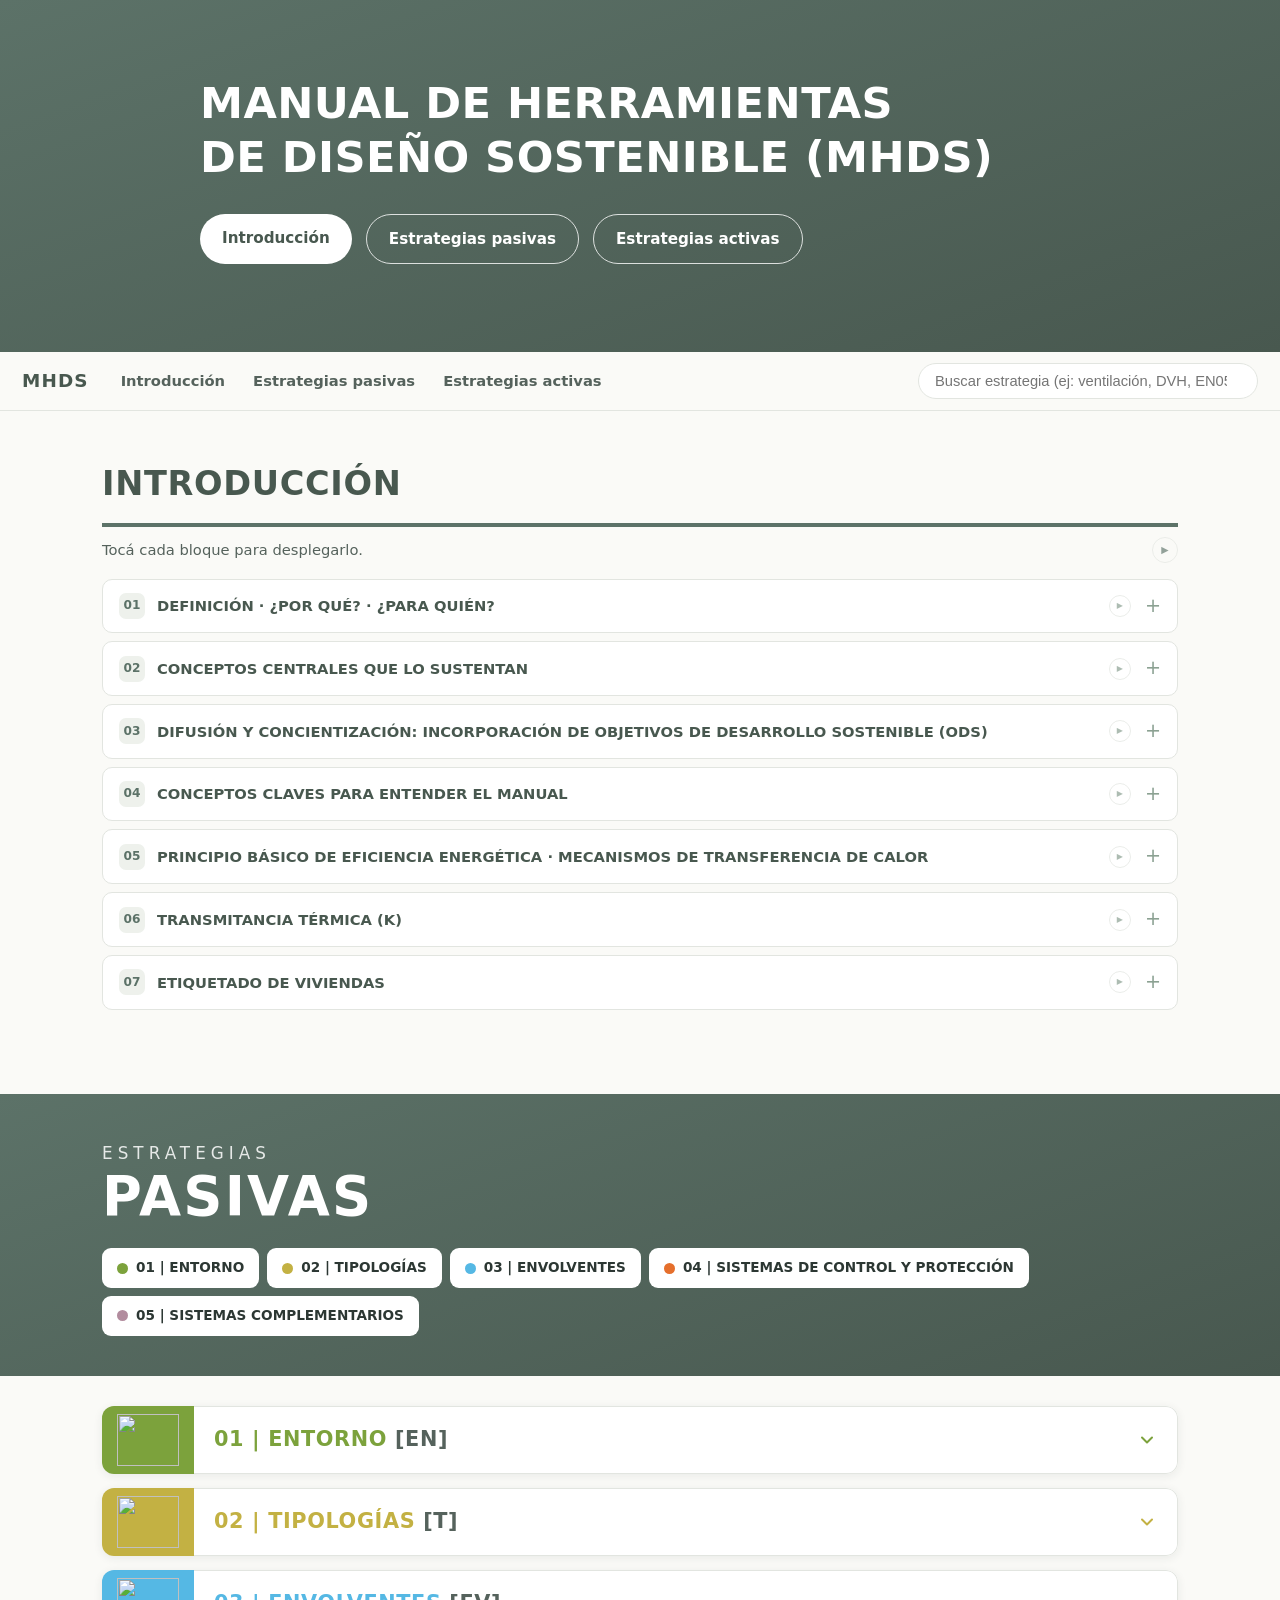
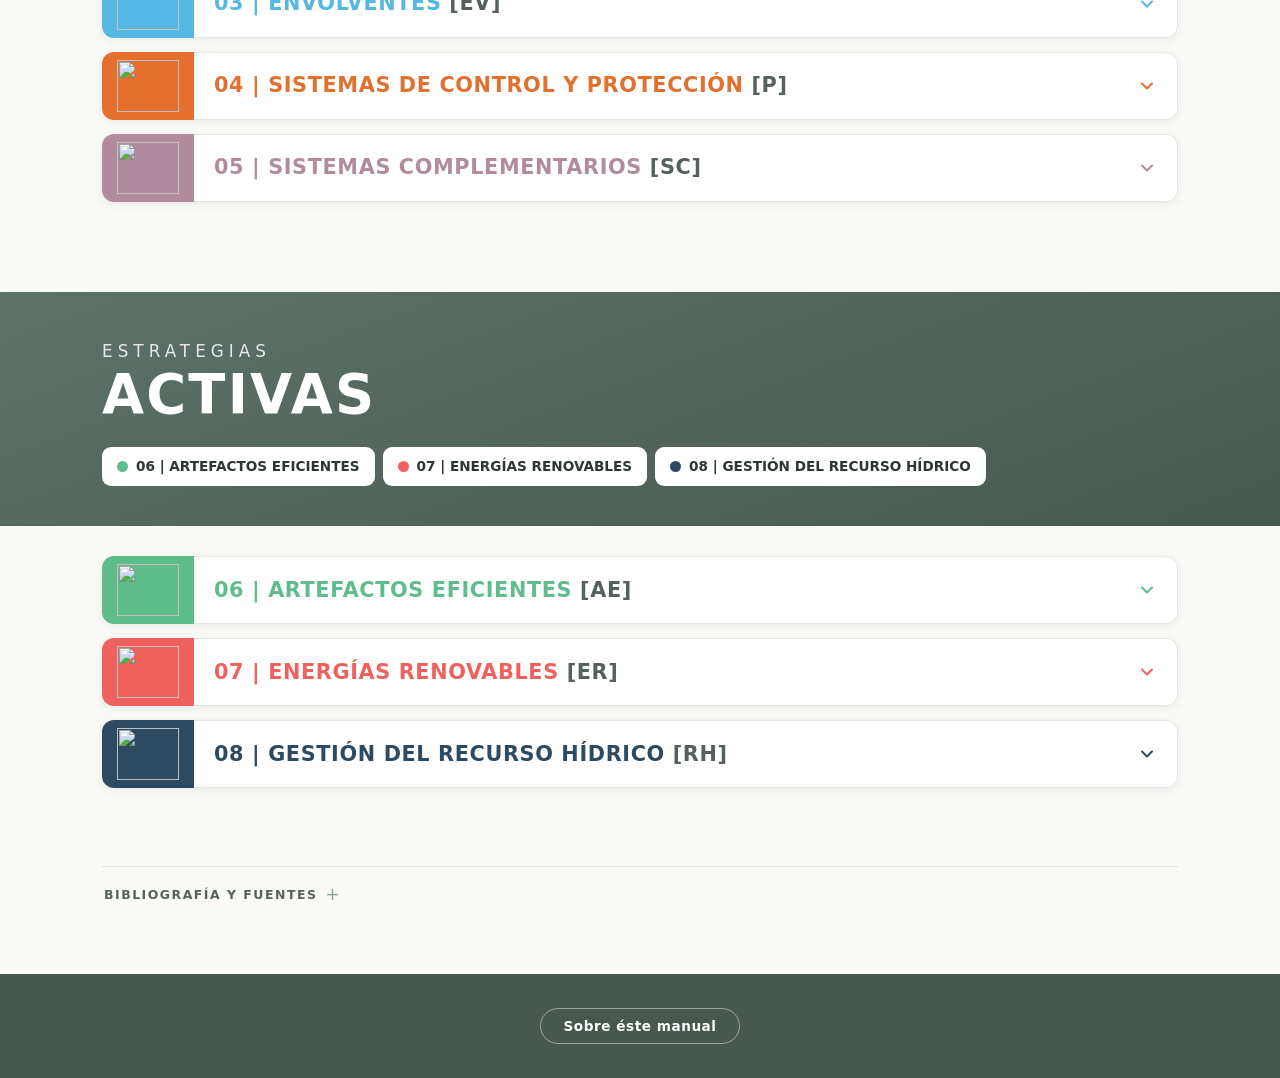
==== commit 029dc50c: ""Sobre éste manual" como ventana emergente - Se elimina la línea "ANEXO I: ... Tesis de graduación F" ====
--- a/mhds/index.html
+++ b/mhds/index.html
@@ -174,19 +174,23 @@
 </main>
 
 <footer class="footer">
-  <p>ANEXO I: MANUAL DE HERRAMIENTAS DE DISEÑO SOSTENIBLE · Tesis de graduación FADU|UNL</p>
-
-  <details class="about-fold" id="sobre-el-manual">
-    <summary>Sobre este manual</summary>
+  <button type="button" class="about-btn" data-about>Sobre éste manual</button>
+</footer>
+
+<!-- ============ Ventana flotante: sobre éste manual ============ -->
+<div class="kmodal" id="about-modal" hidden>
+  <div class="kmodal-box about-box" role="dialog" aria-modal="true" aria-labelledby="about-title">
+    <button class="kmodal-close" id="about-close" aria-label="Cerrar">✕</button>
+    <p class="kmodal-title" id="about-title">Sobre éste manual</p>
     <div class="about-body">
       <p>Este manual fue desarrollado por <a href="https://lucho-dona-arquitecto.vercel.app/" target="_blank" rel="noopener">Luciano Dona</a> y <a href="https://www.instagram.com/crramira.arq/" target="_blank" rel="noopener">Camila Ramira</a> dentro del marco de la tesis de graduación de la Facultad de Arquitectura, Diseño y Urbanismo de la Universidad Nacional del Litoral, Santa Fe, Argentina.</p>
-      <p>La tesis de grado titulada <i>“Estrategias proyectuales para la eficiencia energética en viviendas unifamiliares: Bases para un manual abierto de buenas prácticas. Caso: San Carlos Centro”</i> fue dirigida por Mg. Arq. María Raquel Gutiérrez Garigliano y co-dirigida por Mg. Arq. María Victoria Alconchel.</p>
+      <p>La tesis de grado titulada <a class="about-tesis" href="https://www.researchgate.net/publication/414717846_Estrategias_proyectuales_para_la_eficiencia_energetica_en_viviendas_unifamiliares_Bases_para_un_manual_abierto_de_buenas_practicas_Caso_San_Carlos_Centro?channel=doi&amp;linkId=6ab5262bb43d142169cf8261&amp;showFulltext=true" target="_blank" rel="noopener"><b>“Estrategias proyectuales para la eficiencia energética en viviendas unifamiliares: Bases para un manual abierto de buenas prácticas. Caso: San Carlos Centro”</b></a> fue dirigida por Mg. Arq. María Raquel Gutiérrez Garigliano y co-dirigida por Mg. Arq. María Victoria Alconchel.</p>
       <p>Las estrategias que se recomiendan en el MHDS —resultado de un arduo proceso de análisis, clasificación y evaluación de antecedentes proyectuales y bibliográficos— son aplicables a la región centro de la provincia de Santa Fe o zonas templadas-cálidas de similares características climáticas.</p>
       <p>La versión original se encuentra en formato PDF disponible en el Anexo I: Manual de Herramientas de Diseño Sostenible.</p>
       <p>La versión web fue enteramente desarrollada por Luciano Dona y cuenta con modificaciones y mejoras respecto al archivo original.</p>
     </div>
-  </details>
-</footer>
+  </div>
+</div>
 
 <!-- ============ Ventana flotante: tabla de K admisible (se clona del punto 06) ============ -->
 <div class="kmodal" id="k-modal" hidden>
--- a/mhds/styles.css
+++ b/mhds/styles.css
@@ -709,27 +709,21 @@
 .footer a { color: #fff; font-weight: 600; text-decoration: underline; text-underline-offset: 3px; }
 .footer a:hover { text-decoration-thickness: 2px; }
 
-/* Sobre este manual: desplegable al pie */
-.about-fold { max-width: 720px; margin: 18px auto 0; text-align: left; }
-.about-fold > summary {
-  cursor: pointer; list-style: none; user-select: none;
-  width: max-content; max-width: 100%; margin: 0 auto;
-  display: flex; align-items: center; gap: 9px; padding: 8px 18px;
-  border: 1px solid rgba(255,255,255,.4); border-radius: 999px;
-  font-size: .82rem; font-weight: 700; letter-spacing: .04em; color: #fff;
+/* Sobre éste manual: botón del pie y su ventana */
+.about-btn {
+  cursor: pointer; font-family: inherit;
+  padding: 9px 22px; border-radius: 999px;
+  border: 1px solid rgba(255,255,255,.45); background: transparent;
+  font-size: .85rem; font-weight: 700; letter-spacing: .04em; color: #fff;
   transition: background .15s ease, border-color .15s ease;
 }
-.about-fold > summary::-webkit-details-marker { display: none; }
-.about-fold > summary::after { content: '+'; font-size: 1.05rem; font-weight: 400; transition: transform .2s; }
-.about-fold[open] > summary::after { transform: rotate(45deg); }
-.about-fold > summary:hover { background: rgba(255,255,255,.14); border-color: #fff; }
-.about-body {
-  margin-top: 16px; padding: 18px 22px;
-  background: rgba(255,255,255,.07); border-radius: 14px;
-  font-size: .88rem; line-height: 1.6;
-}
-.about-body p { opacity: .9; }
+.about-btn:hover, .about-btn:focus-visible { background: rgba(255,255,255,.16); border-color: #fff; outline: none; }
+.about-box { width: min(680px, 100%); text-align: left; }
+.about-body { margin-top: 14px; font-size: .92rem; line-height: 1.6; color: var(--ink); }
 .about-body p + p { margin-top: 12px; }
+.about-body a { color: var(--sage-dark); font-weight: 600; }
+.about-tesis { text-decoration-thickness: 1px; text-underline-offset: 3px; }
+.about-tesis:hover { text-decoration-thickness: 2px; }
 
 .hidden { display: none !important; }
 mark { background: #ffe89a; border-radius: 3px; padding: 0 1px; }
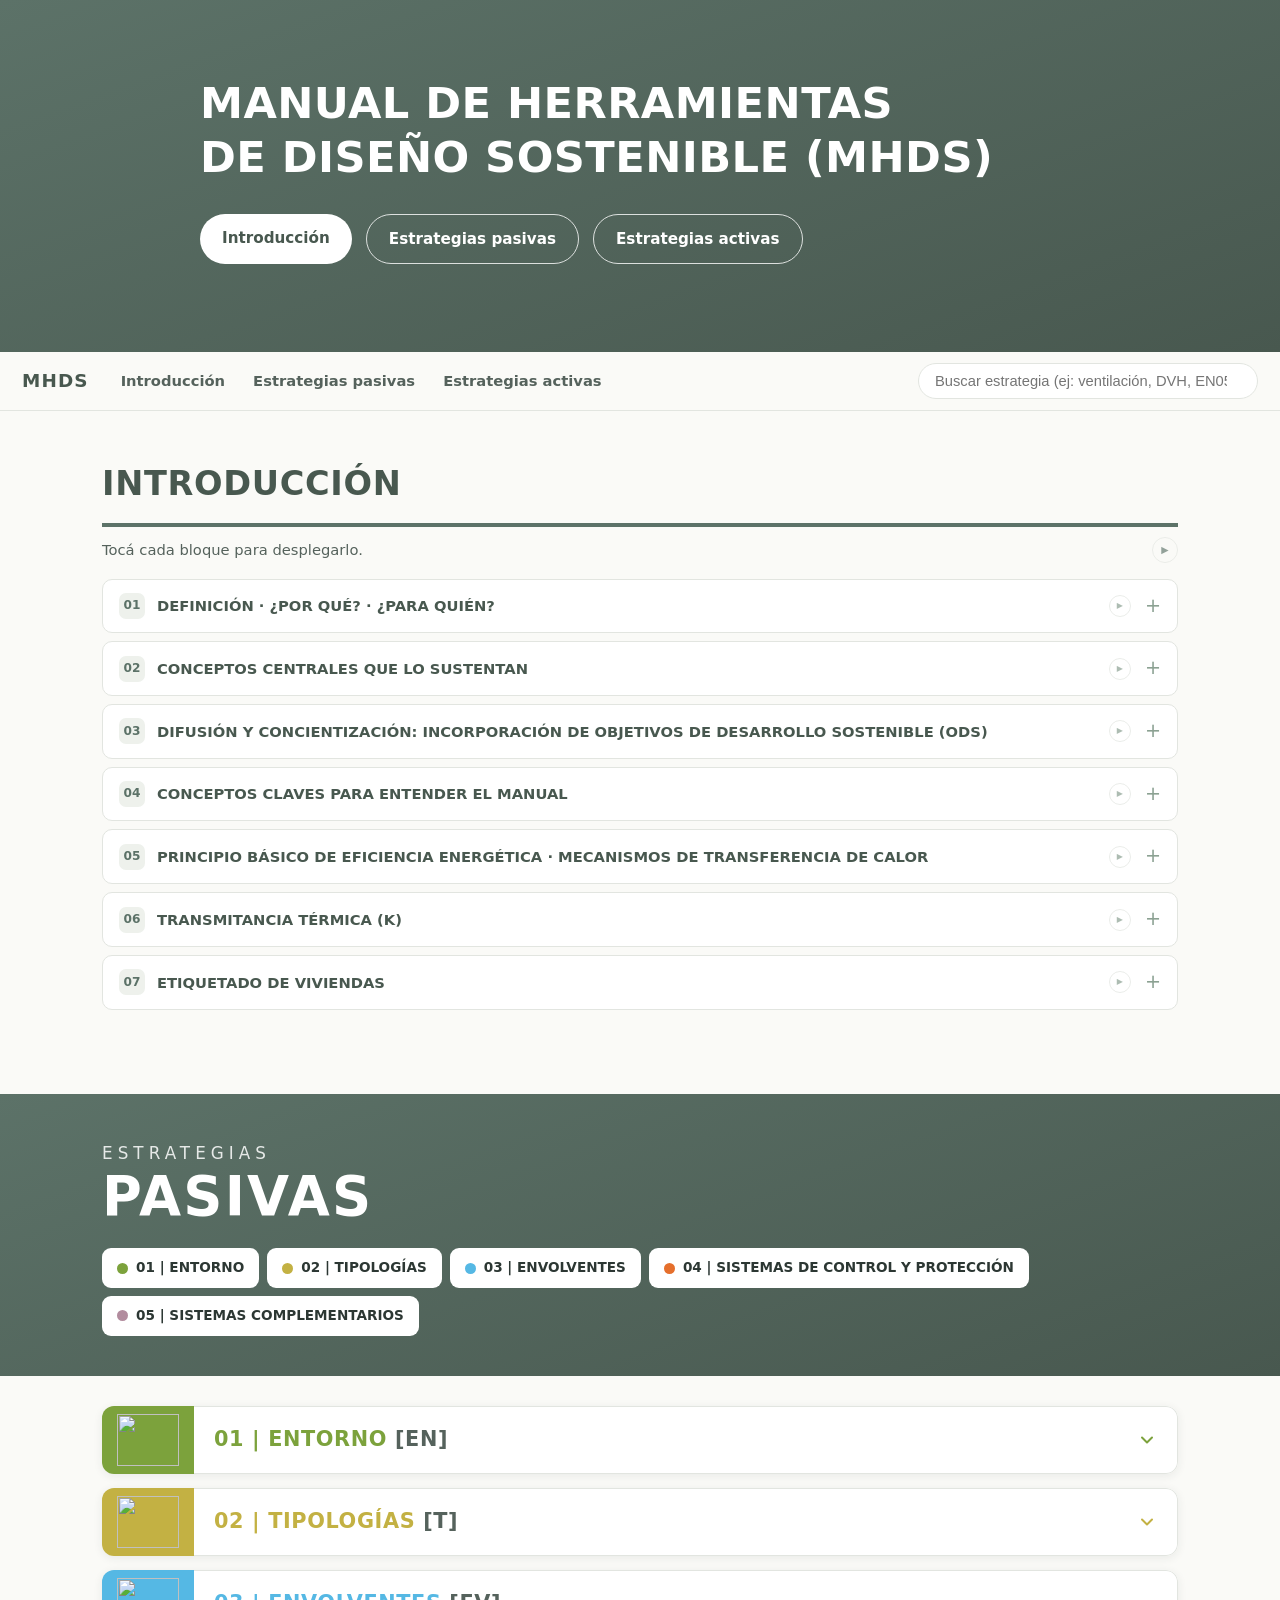
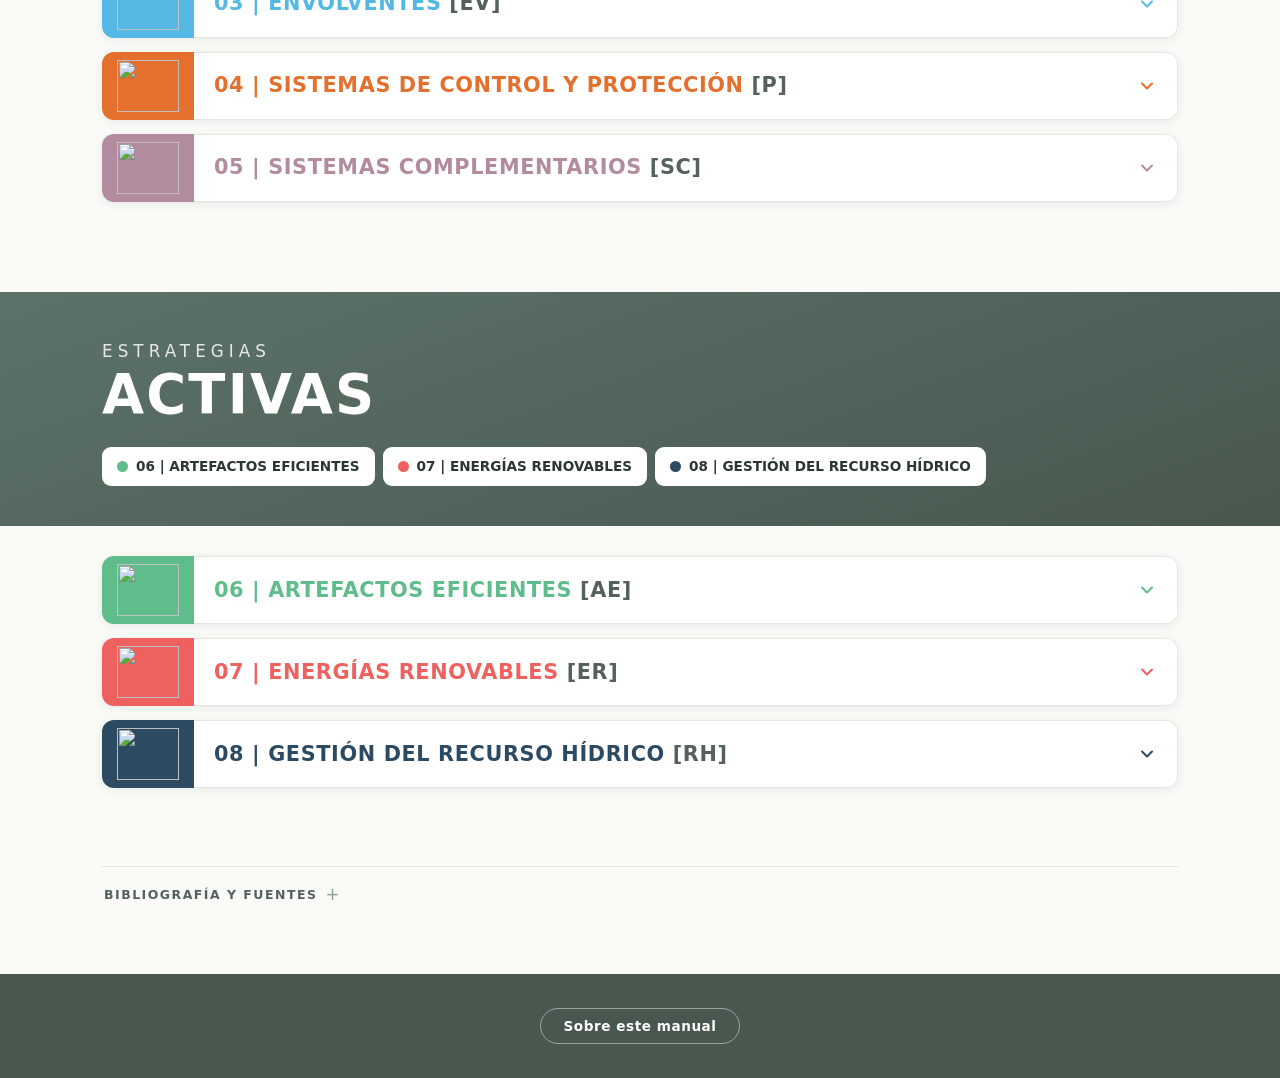
==== commit c7c59439: "Bibliografía completa de la tesis y ajustes en "Sobre este manual" - La bibliografía del sitio suma " ====
--- a/mhds/index.html
+++ b/mhds/index.html
@@ -174,16 +174,16 @@
 </main>
 
 <footer class="footer">
-  <button type="button" class="about-btn" data-about>Sobre éste manual</button>
+  <button type="button" class="about-btn" data-about>Sobre este manual</button>
 </footer>
 
 <!-- ============ Ventana flotante: sobre éste manual ============ -->
 <div class="kmodal" id="about-modal" hidden>
   <div class="kmodal-box about-box" role="dialog" aria-modal="true" aria-labelledby="about-title">
     <button class="kmodal-close" id="about-close" aria-label="Cerrar">✕</button>
-    <p class="kmodal-title" id="about-title">Sobre éste manual</p>
+    <p class="kmodal-title" id="about-title">Sobre este manual</p>
     <div class="about-body">
-      <p>Este manual fue desarrollado por <a href="https://lucho-dona-arquitecto.vercel.app/" target="_blank" rel="noopener">Luciano Dona</a> y <a href="https://www.instagram.com/crramira.arq/" target="_blank" rel="noopener">Camila Ramira</a> dentro del marco de la tesis de graduación de la Facultad de Arquitectura, Diseño y Urbanismo de la Universidad Nacional del Litoral, Santa Fe, Argentina.</p>
+      <p>Este manual fue desarrollado por <a href="https://lucho-dona-arquitecto.vercel.app/" target="_blank" rel="noopener">Luciano Dona</a> y <a href="https://www.instagram.com/crramira.arq/" target="_blank" rel="noopener">Camila Ramira</a> dentro del marco de la tesis de graduación de la carrera de Arquitectura y Urbanismo de la Facultad de Arquitectura, Diseño y Urbanismo de la Universidad Nacional del Litoral, Santa Fe, Argentina.</p>
       <p>La tesis de grado titulada <a class="about-tesis" href="https://www.researchgate.net/publication/414717846_Estrategias_proyectuales_para_la_eficiencia_energetica_en_viviendas_unifamiliares_Bases_para_un_manual_abierto_de_buenas_practicas_Caso_San_Carlos_Centro?channel=doi&amp;linkId=6ab5262bb43d142169cf8261&amp;showFulltext=true" target="_blank" rel="noopener"><b>“Estrategias proyectuales para la eficiencia energética en viviendas unifamiliares: Bases para un manual abierto de buenas prácticas. Caso: San Carlos Centro”</b></a> fue dirigida por Mg. Arq. María Raquel Gutiérrez Garigliano y co-dirigida por Mg. Arq. María Victoria Alconchel.</p>
       <p>Las estrategias que se recomiendan en el MHDS —resultado de un arduo proceso de análisis, clasificación y evaluación de antecedentes proyectuales y bibliográficos— son aplicables a la región centro de la provincia de Santa Fe o zonas templadas-cálidas de similares características climáticas.</p>
       <p>La versión original se encuentra en formato PDF disponible en el Anexo I: Manual de Herramientas de Diseño Sostenible.</p>
